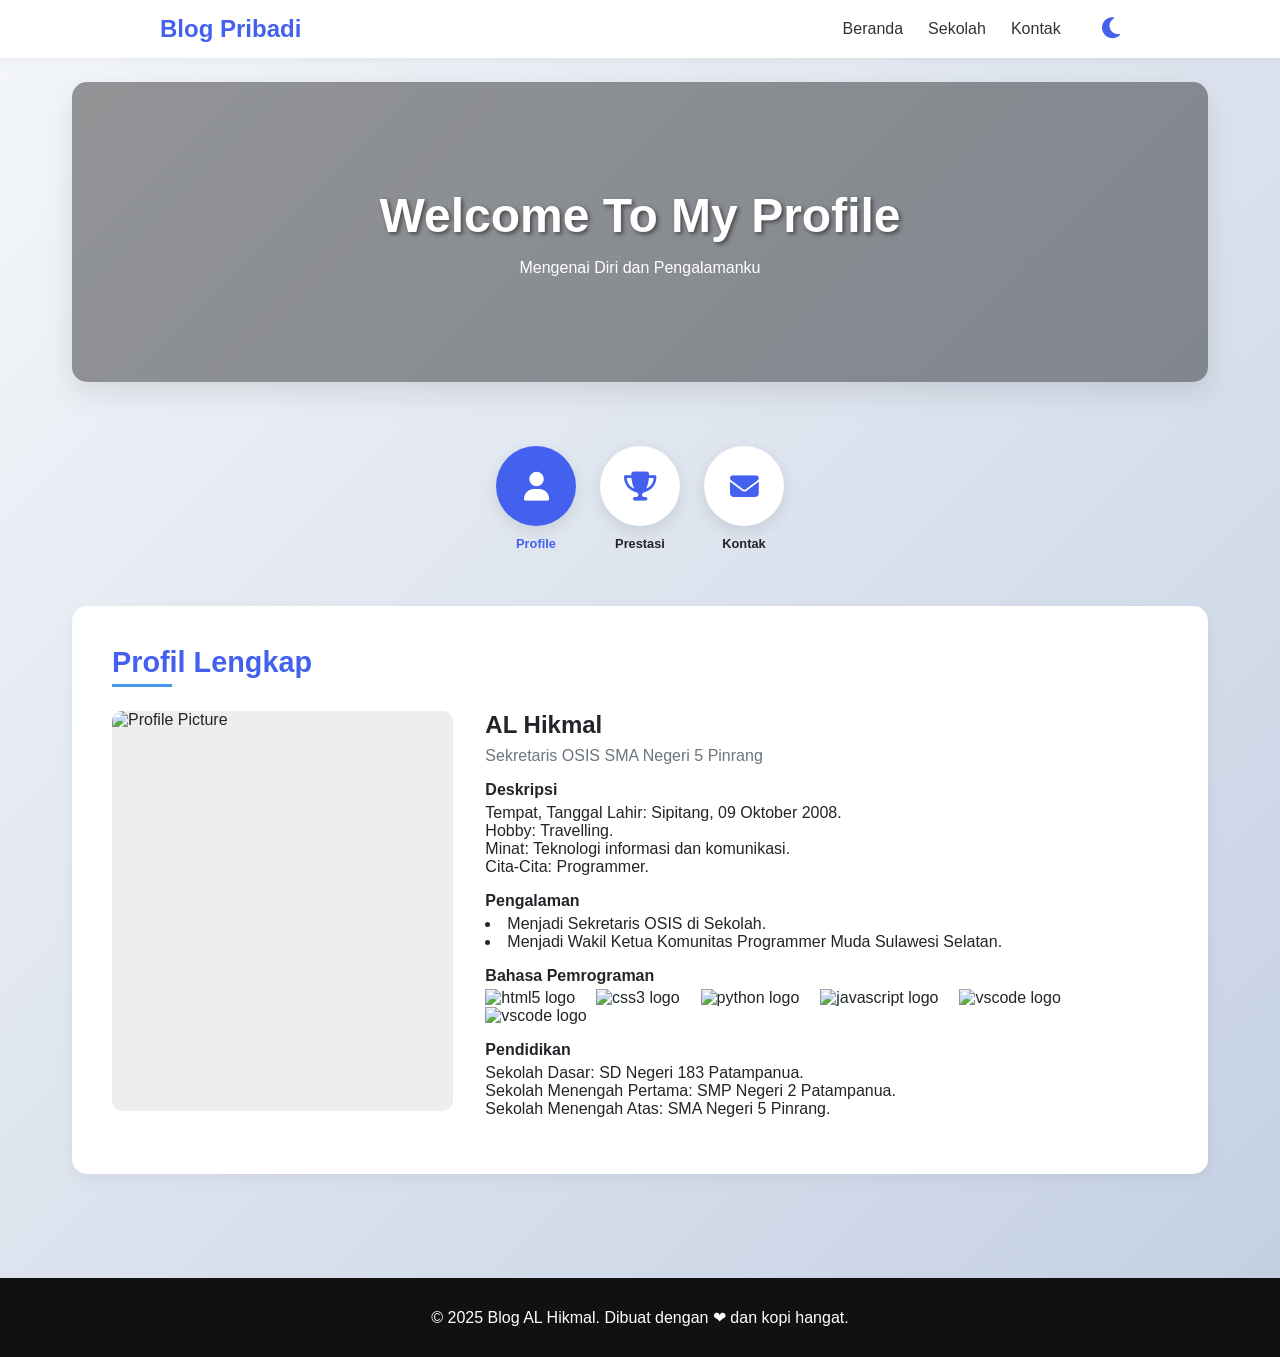
==== index.html @ ee6d2763 "Add files via upload" ====
<!DOCTYPE html>
<html lang="en">
  <head>
    <meta charset="UTF-8" />
    <meta name="viewport" content="width=device-width, initial-scale=1.0" />
    <title>MyBlog | About Me</title>
    <link
      rel="stylesheet"
      href="https://cdnjs.cloudflare.com/ajax/libs/font-awesome/6.4.0/css/all.min.css"
    />
    <link rel="stylesheet" href="styles.css" />
  </head>

  <body>
    <header>
      <!--Navbar-->
      <nav class="navbar">
        <div class="nav-container">
          <h2 class="logo">Blog Pribadi</h2>

          <!-- Tombol Hamburger untuk Mobile -->
          <input type="checkbox" id="menu-toggle" />
          <label for="menu-toggle" class="hamburger">&#9776;</label>

          <!-- Link Navigasi -->
          <ul class="nav-links" style="margin-left: 500px">
            <li><a href="index.html">Beranda</a></li>
            <li><a href="https://web-sekolah-murex.vercel.app/">Sekolah</a></li>
            <li>
              <a href="https://linktr.ee/al_hikmal" target="_blank">Kontak</a>
            </li>
          </ul>

          <!-- Dark Mode Toggle Button -->
          <button
            id="dark-mode-toggle"
            aria-label="Toggle Dark Mode"
            title="Toggle Dark Mode"
            style="
              background: none;
              border: none;
              cursor: pointer;
              font-size: 1.5rem;
              color: var(--primary);
            "
          >
            <i class="fas fa-moon"></i>
          </button>
        </div>
      </nav>
    </header>

    <div class="container">
      <section class="hero">
        <div class="hero-content">
          <h1>Welcome To My Profile</h1>
          <p>Mengenai Diri dan Pengalamanku</p>
        </div>
      </section>

      <nav class="bubble-nav">
        <div class="bubble active" data-target="profile">
          <i class="fas fa-user"></i>
          <span class="bubble-label">Profile</span>
        </div>
        <div class="bubble" data-target="achievements">
          <i class="fas fa-trophy"></i>
          <span class="bubble-label">Prestasi</span>
        </div>
        <div class="bubble" data-target="contact">
          <i class="fas fa-envelope"></i>
          <span class="bubble-label">Kontak</span>
        </div>
      </nav>

      <!-- Profile Section -->
      <section id="profile" class="content-section active">
        <h2 class="section-title">Profil Lengkap</h2>
        <div class="profile-grid">
          <div class="profile-pic">
            <img src="image1.JPG" alt="Profile Picture" />
          </div>
          <div class="profile-info">
            <h2>AL Hikmal</h2>
            <p>Sekretaris OSIS SMA Negeri 5 Pinrang</p>

            <div class="info-item">
              <h3>Deskripsi</h3>
              <p>
                Tempat, Tanggal Lahir: Sipitang, 09 Oktober 2008. <br />
                Hobby: Travelling. <br />
                Minat: Teknologi informasi dan komunikasi. <br />
                Cita-Cita: Programmer. <br />
              </p>
            </div>

            <div class="info-item">
              <h3>Pengalaman</h3>
              <li>
                Menjadi Sekretaris OSIS di Sekolah.
              </li>
              <li>
                Menjadi Wakil Ketua Komunitas Programmer Muda Sulawesi Selatan.
              </li>
            </div>

            <div class="info-item">
              <h3>Bahasa Pemrograman</h3>
              <div align="left">
                <img
                  src="https://cdn.jsdelivr.net/gh/devicons/devicon/icons/html5/html5-original.svg"
                  height="40"
                  alt="html5 logo"
                />
                <img width="12" />
                <img
                  src="https://cdn.jsdelivr.net/gh/devicons/devicon/icons/css3/css3-original.svg"
                  height="40"
                  alt="css3 logo"
                />
                <img width="12" />
                <img
                  src="https://cdn.jsdelivr.net/gh/devicons/devicon/icons/python/python-original.svg"
                  height="40"
                  alt="python logo"
                />
                <img width="12" />
                <img
                  src="https://cdn.jsdelivr.net/gh/devicons/devicon/icons/javascript/javascript-original.svg"
                  height="40"
                  alt="javascript logo"
                />
                <img width="12" />
                <img
                  src="https://cdn.jsdelivr.net/gh/devicons/devicon/icons/php/php-original.svg"
                  height="40"
                  alt="vscode logo"
                />
                <img width="12" />
                <img
                  src="https://cdn.jsdelivr.net/gh/devicons/devicon/icons/mysql/mysql-original.svg"
                  height="40"
                  alt="vscode logo"
                />
              </div>
            </div>

            <div class="info-item">
              <h3>Pendidikan</h3>
              <p>
                Sekolah Dasar: SD Negeri 183 Patampanua. <br />
                Sekolah Menengah Pertama: SMP Negeri 2 Patampanua. <br />
                Sekolah Menengah Atas: SMA Negeri 5 Pinrang.
              </p>
            </div>
          </div>
        </div>
      </section>

      <!-- Achievements Section -->
      <section id="achievements" class="content-section">
        <h2 class="section-title">Prestasi</h2>
        <ul class="achievement-list">
          <li class="achievement-item">
            <h3>Menjadi Sekretaris OSIS di SMAN 5 Pinrang Periode 2024/2025</h3>
            <p>
              Menjadi Sekretaris OSIS memiliki peran penting dalam kelancaran
              administrasi organisasi. Tugas utamanya adalah mencatat hasil
              rapat, menyusun dan mengarsipkan dokumen seperti proposal, surat,
              dan laporan kegiatan. Selain itu, sekretaris juga membantu ketua
              OSIS dalam mengatur jadwal, menyampaikan informasi, dan memastikan
              semua kegiatan berjalan sesuai rencana. Dibutuhkan ketelitian,
              tanggung jawab, dan kemampuan mengelola waktu dengan baik.
            </p>
          </li>
          <li class="achievement-item">
            <h3>
              Menjadi Wakil Ketua Komunitas Programmer Muda Sulawesi Selatan
            </h3>
            <p>
              <a href="http://instagram.com/kpm.sulsel_official" target="_blank"
                >Komunitas Programmer Muda Sulawesi Selatan</a
              >
              adalah suatu komunitas yang dibuat karena banyaknya anak muda dari
              berbagai sudut Sulawesi Selatan yang menguasai bahasa pemrograman.
              Dari yang hanya sekedar hobi hingga menciptakan berbagai karya
              yang bermanfaat. KPM-S menjadi wadah untuk programmer-programmer
              se-Sulawesi Selatan untuk terus belajar, berbagi ilmu, dan
              mendukung satu sama lain.
            </p>
          </li>
          <li class="achievement-item">
            <h3>
              Mendapatkan Juara 1 Lomba Jurnalistik di Jumbara Kab. Pinrang
              Tahun 2025
            </h3>
            <p>
              Jumbara PMR adalah untuk meningkatkan keterampilan, pengetahuan,
              dan jiwa kerelawanan anggota PMR. Tentu, sekaligus ajang untuk
              mempererat solidaritas antar anggota PMR. Sebab, kegiatan ini
              merupakan bentuk pembinaan anggota PMR untuk mengembangkan
              kapasitas, keterampilan, dan sikap positif. Juara 1 Lomba
              Jurnalistik didapatkan oleh peserta AL Hikmal, Heri Saputra, dan
              Andini dari
              <a href="http://instagram.com/" target="_blank"
                >PMR Wira Unit SMAN 5 Pinrang</a
              >.
            </p>
          </li>
          <li class="achievement-item">
            <h3>
              Mendapatkan Medali Perunggu di Kompetisi Pelajar Jenius Indonesia
            </h3>
            <p>
              Kompetisi Pelajar Jenius Indonesia (KPJI) merupakan olimpiade
              online yang diadakan oleh
              <a href="http://instagram.com/ligaolimpiade" target="_blank"
                >Liga Olimpiade</a
              >
              pada hari Minggu, 16 Februari 2025, saya mendapatkan medali
              perunggu di bidang matematika.
            </p>
          </li>
          <li class="achievement-item">
            <h3>
              Mendapatkan Medali Perak di Nusantara Best Student Kompetition
            </h3>
            <p>
              Nusantara Best Student Kompetition (NBSK) merupakan olimpiade
              online yang diadakan oleh
              <a href="http://instagram.com/smartstudent.ind" target="_blank"
                >Smart Student</a
              >
              &
              <a href="http://instagram.com/ligaolimpiade" target="_blank"
                >Liga Olimpiade</a
              >
              pada hari Sabtu, 1 Maret 2025, saya mendapatkan medali perunggu di
              bidang matematika.
            </p>
          </li>
        </ul>
      </section>

      <!-- Contact Section -->
      <section id="contact" class="content-section">
        <h2 class="section-title">Kontak</h2>
        <div class="contact-info">
          <div class="contact-card">
            <i class="fas fa-envelope"></i>
            <h3>Email</h3>
            <p>alhikmal5250@email.com</p>
          </div>
          <div class="contact-card">
            <i class="fas fa-globe"></i>
            <h3>Website</h3>
            <a href="https://linktr.ee/al_hikmal" target="_blank"
              >linktr.ee/al_hikmal</a
            >
          </div>
          <div class="contact-card">
            <i class="fas fa-map-marker-alt"></i>
            <h3>Location</h3>
            <p>Pinrang, Sulawesi Selatan</p>
          </div>
        </div>
      </section>
    </div>

    <footer>
      <p>&copy; 2025 Blog AL Hikmal. Dibuat dengan ❤ dan kopi hangat.</p>
    </footer>

    <script src="script.js"></script>
  </body>
</html>
---- styles.css ----
/* Base Styles */
:root {
  --primary: #4361ee;
  --secondary: #3f37c9;
  --accent: #4895ef;
  --light: #f8f9fa;
  --dark: #212529;
  --gray: #6c757d;
}

* {
  margin: 0;
  padding: 0;
  box-sizing: border-box;
  font-family: "Poppins", sans-serif;
}

body {
  background: linear-gradient(135deg, #f5f7fa 0%, #c3cfe2 100%);
  color: var(--dark);
  min-height: 100vh;
}

.container {
  max-width: 1200px;
  margin: 0 auto;
  padding: 2rem;
}

.navbar {
  position: fixed;
  top: 0;
  width: 100%;
  background-color: white;
  box-shadow: 0 2px 10px rgba(0, 0, 0, 0.05);
  z-index: 1000;
}

.nav-container {
  max-width: 1000px;
  margin: auto;
  display: flex;
  justify-content: space-between;
  align-items: center;
  padding: 15px 20px;
  position: relative;
}

.logo {
  font-size: 1.5rem;
  font-weight: 600;
  color: #4361ee;
}

/* Hide checkbox menu toggle */
#menu-toggle {
  display: none;
}

/* Hamburger menu icon (mobile) */
.hamburger {
  display: none;
  font-size: 28px;
  cursor: pointer;
  user-select: none;
}

/* Navigation links */
.nav-links {
  list-style: none;
  display: flex;
  gap: 25px;
}

.nav-links li a {
  text-decoration: none;
  color: #333;
  font-weight: 500;
  transition: color 0.3s;
}

.nav-links li a:hover {
  color: #4361ee;
}

/* Responsive menu behavior */
@media (max-width: 768px) {
  .hamburger {
    display: block;
  }

  .nav-links {
    position: absolute;
    top: 60px;
    right: 20px;
    background-color: white;
    flex-direction: column;
    gap: 15px;
    padding: 20px;
    border-radius: 10px;
    box-shadow: 0 10px 20px rgba(0, 0, 0, 0.1);
    display: none;
  }

  #menu-toggle:checked + .hamburger + .nav-links {
    display: flex;
  }
}

/* Header with Aesthetic Background */
.hero {
    background: url('image2.jpeg') no-repeat center center;
    background-size: cover;
    width: 100%;
    height: 300px;
    border-radius: 15px;
    position: relative;
    margin-top: 50px;
    margin-bottom: 4rem;
    display: flex;
    align-items: center;
    justify-content: center;
    box-shadow: 0 10px 30px rgba(0, 0, 0, 0.1);
}

.hero::before {
    content: '';
    position: absolute;
    top: 0;
    left: 0;
    width: 100%;
    height: 100%;
    background: rgba(0, 0, 0, 0.4);
    border-radius: 15px;
}

.hero-content {
    position: relative;
    z-index: 1;
    text-align: center;
    color: white;
}

.hero h1 {
    font-size: 3rem;
    font-weight: 700;
    margin-bottom: 1rem;
    text-shadow: 2px 2px 4px rgba(0, 0, 0, 0.5);
}

/* Bubble Navigation */
.bubble-nav {
  display: flex;
  justify-content: center;
  gap: 1.5rem;
  margin: 2rem 0 5rem;
  flex-wrap: wrap;
}

.bubble {
  width: 80px;
  height: 80px;
  border-radius: 50%;
  background: white;
  display: flex;
  align-items: center;
  justify-content: center;
  box-shadow: 0 5px 15px rgba(0, 0, 0, 0.1);
  cursor: pointer;
  transition: all 0.3s ease;
  position: relative;
}

.bubble:hover {
  transform: translateY(-10px);
  box-shadow: 0 15px 30px rgba(0, 0, 0, 0.2);
}

.bubble i {
  font-size: 1.8rem;
  color: var(--primary);
}

.bubble.active {
  background: var(--primary);
}

.bubble.active i {
  color: white;
}

.bubble-label {
  position: absolute;
  bottom: -25px;
  font-size: 0.8rem;
  font-weight: 600;
  color: var(--dark);
  white-space: nowrap;
}

.bubble.active .bubble-label {
  color: var(--primary);
  font-weight: 700;
}

/* Content Sections */
.content-section {
  background: white;
  border-radius: 15px;
  padding: 2.5rem;
  margin-bottom: 2rem;
  box-shadow: 0 5px 15px rgba(0, 0, 0, 0.05);
  display: none;
}

.content-section.active {
  display: block;
  animation: fadeIn 0.5s ease;
}

@keyframes fadeIn {
  from {
    opacity: 0;
    transform: translateY(20px);
  }

  to {
    opacity: 1;
    transform: translateY(0);
  }
}

.section-title {
  font-size: 1.8rem;
  margin-bottom: 1.5rem;
  color: var(--primary);
  position: relative;
  padding-bottom: 0.5rem;
}

.section-title::after {
  content: "";
  position: absolute;
  bottom: 0;
  left: 0;
  width: 60px;
  height: 3px;
  background: var(--accent);
}

/* Profile Section */
.profile-grid {
  display: grid;
  grid-template-columns: 1fr 2fr;
  gap: 2rem;
}

.profile-pic {
  width: 100%;
  height: 400px;
  border-radius: 10px;
  background: #eee;
  display: flex;
  align-items: center;
  justify-content: center;
  overflow: hidden;
}

.profile-pic img {
  width: 100%;
  height: 100%;
  object-fit: cover;
}

.profile-info h2 {
  font-size: 1.5rem;
  margin-bottom: 0.5rem;
}

.profile-info p {
  color: var(--gray);
  margin-bottom: 1rem;
}

.info-item {
  margin-bottom: 1rem;
}

.info-item h3 {
  font-size: 1rem;
  margin-bottom: 0.3rem;
}

.info-item p {
  color: var(--dark);
}

/* Achievements Section */
.achievement-list {
  list-style: none;
}

.achievement-item {
  padding: 1.5rem;
  border-left: 3px solid var(--accent);
  margin-bottom: 1.5rem;
  background: #f8f9fa;
  border-radius: 0 8px 8px 0;
}

.achievement-item h3 {
  font-size: 1.2rem;
  margin-bottom: 0.5rem;
  color: var(--secondary);
}

.achievement-item p {
  color: var(--gray);
}

/* Contact Section */
.contact-info {
  display: grid;
  grid-template-columns: repeat(auto-fit, minmax(250px, 1fr));
  gap: 1.5rem;
}

.contact-card {
  background: #f8f9fa;
  padding: 1.5rem;
  border-radius: 8px;
  text-align: center;
  transition: all 0.3s ease;
}

.contact-card:hover {
  transform: translateY(-5px);
  box-shadow: 0 10px 20px rgba(0, 0, 0, 0.1);
}

.contact-card i {
  font-size: 2rem;
  color: var(--primary);
  margin-bottom: 1rem;
}

.contact-card h3 {
  margin-bottom: 0.5rem;
}

.contact-card p,
.contact-card a {
  color: var(--gray);
  text-decoration: none;
}

.contact-card a:hover {
  color: var(--primary);
  text-decoration: underline;
}

/* Responsive */
@media (max-width: 768px) {
  .hero h1 {
    font-size: 2rem;
  }

  .bubble {
    width: 60px;
    height: 60px;
  }

  .bubble i {
    font-size: 1.5rem;
  }

  .profile-grid {
    grid-template-columns: 1fr;
  }

  .profile-pic {
    height: 800px;
  }
}

footer {
  text-align: center;
  padding: 30px 10px;
  background-color: #111;
  color: white;
  margin-top: 40px;
}

/* Dark Mode Styles */
body.dark-mode {
  background: #121212;
  color: #e0e0e0;
}

body.dark-mode .navbar {
  background-color: #1f1f1f;
  box-shadow: 0 2px 10px rgba(255, 255, 255, 0.1);
}

body.dark-mode .logo {
  color: #82aaff;
}

body.dark-mode .nav-links li a {
  color: #e0e0e0;
}

body.dark-mode .nav-links li a:hover {
  color: #82aaff;
}

body.dark-mode .hero {
  background: url("image2.jpeg") no-repeat center center;
  background-size: cover;
  filter: brightness(0.7);
}

body.dark-mode .bubble {
  background: #2c2c2c;
  box-shadow: 0 5px 15px rgba(255, 255, 255, 0.1);
}

body.dark-mode .bubble.active {
  background: #82aaff;
}

body.dark-mode .bubble.active i {
  color: #121212;
}

body.dark-mode .bubble i {
  color: #82aaff;
}

body.dark-mode .content-section {
  background: #1f1f1f;
  box-shadow: 0 5px 15px rgba(255, 255, 255, 0.05);
  color: #e0e0e0;
}

body.dark-mode .section-title {
  color: #82aaff;
}

body.dark-mode .section-title::after {
  background: #4c6ef5;
}

body.dark-mode .profile-pic {
  background: #333;
}

body.dark-mode .info-item p,
body.dark-mode .achievement-item p,
body.dark-mode .contact-card p,
body.dark-mode .contact-card a {
  color: #cfcfcf;
}

body.dark-mode .achievement-item {
  background: #2c2c2c;
  border-left-color: #4c6ef5;
}

body.dark-mode .contact-card {
  background: #2c2c2c;
}

body.dark-mode .contact-card:hover {
  box-shadow: 0 10px 20px rgba(130, 170, 255, 0.3);
  transform: translateY(-5px);
}

/* Hover Effects */
.profile-pic img:hover {
  transform: scale(1.05);
  transition: transform 0.3s ease;
  cursor: pointer;
}

.achievement-item:hover {
  background: #e0e0e0;
  transition: background 0.3s ease;
  cursor: pointer;
}

.achievement-item a {
  text-decoration: none;
  color: #333;
}

.achievement-item a:hover {
  background: #e0e0e0;
  transition: background 0.3s ease;
  cursor: pointer;
}
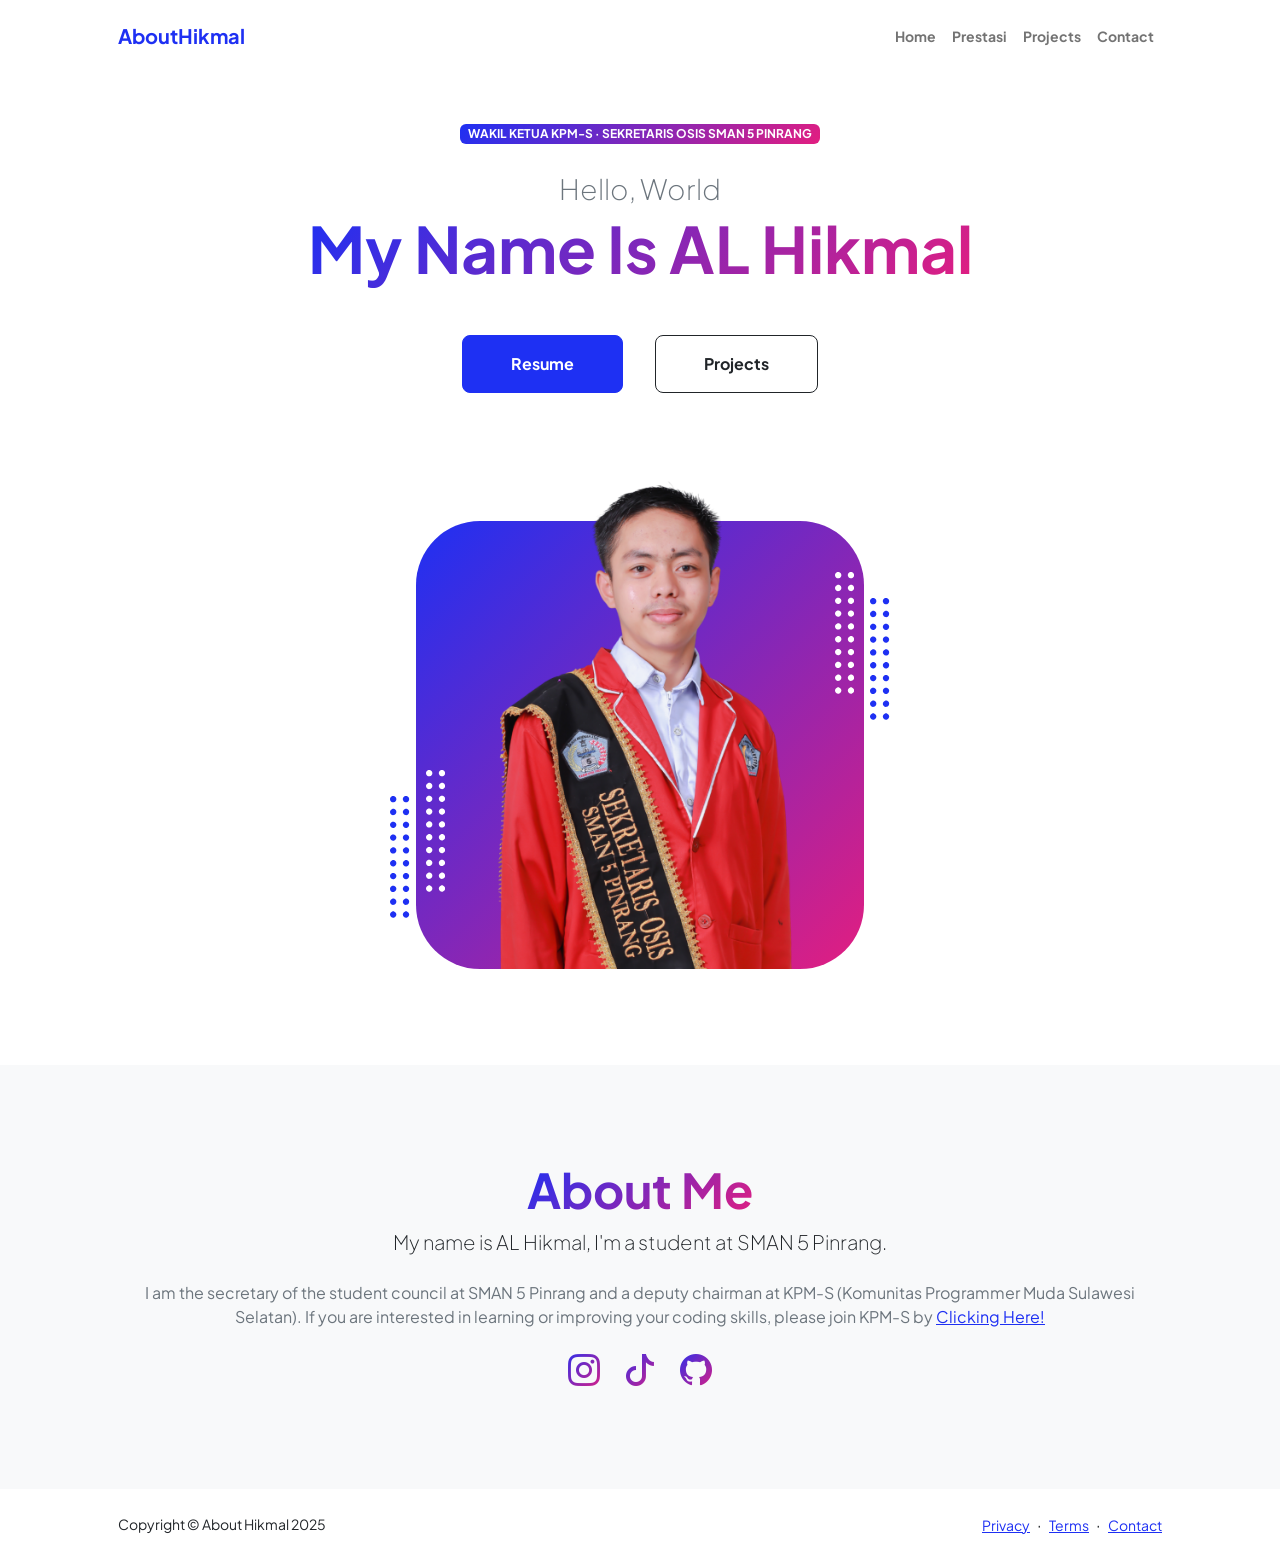
==== commit 3ef71c7e: "Add files via upload" ====
--- a/index.html
+++ b/index.html
@@ -1,276 +1,218 @@
-<!DOCTYPE html>
-<html lang="en">
-  <head>
-    <meta charset="UTF-8" />
-    <meta name="viewport" content="width=device-width, initial-scale=1.0" />
-    <title>MyBlog | About Me</title>
-    <link
-      rel="stylesheet"
-      href="https://cdnjs.cloudflare.com/ajax/libs/font-awesome/6.4.0/css/all.min.css"
-    />
-    <link rel="stylesheet" href="styles.css" />
-  </head>
-
-  <body>
-    <header>
-      <!--Navbar-->
-      <nav class="navbar">
-        <div class="nav-container">
-          <h2 class="logo">Blog Pribadi</h2>
-
-          <!-- Tombol Hamburger untuk Mobile -->
-          <input type="checkbox" id="menu-toggle" />
-          <label for="menu-toggle" class="hamburger">&#9776;</label>
-
-          <!-- Link Navigasi -->
-          <ul class="nav-links" style="margin-left: 500px">
-            <li><a href="index.html">Beranda</a></li>
-            <li><a href="https://web-sekolah-murex.vercel.app/">Sekolah</a></li>
-            <li>
-              <a href="https://linktr.ee/al_hikmal" target="_blank">Kontak</a>
-            </li>
-          </ul>
-
-          <!-- Dark Mode Toggle Button -->
-          <button
-            id="dark-mode-toggle"
-            aria-label="Toggle Dark Mode"
-            title="Toggle Dark Mode"
-            style="
-              background: none;
-              border: none;
-              cursor: pointer;
-              font-size: 1.5rem;
-              color: var(--primary);
-            "
-          >
-            <i class="fas fa-moon"></i>
-          </button>
-        </div>
-      </nav>
-    </header>
-
-    <div class="container">
-      <section class="hero">
-        <div class="hero-content">
-          <h1>Welcome To My Profile</h1>
-          <p>Mengenai Diri dan Pengalamanku</p>
-        </div>
-      </section>
-
-      <nav class="bubble-nav">
-        <div class="bubble active" data-target="profile">
-          <i class="fas fa-user"></i>
-          <span class="bubble-label">Profile</span>
-        </div>
-        <div class="bubble" data-target="achievements">
-          <i class="fas fa-trophy"></i>
-          <span class="bubble-label">Prestasi</span>
-        </div>
-        <div class="bubble" data-target="contact">
-          <i class="fas fa-envelope"></i>
-          <span class="bubble-label">Kontak</span>
-        </div>
-      </nav>
-
-      <!-- Profile Section -->
-      <section id="profile" class="content-section active">
-        <h2 class="section-title">Profil Lengkap</h2>
-        <div class="profile-grid">
-          <div class="profile-pic">
-            <img src="image1.JPG" alt="Profile Picture" />
-          </div>
-          <div class="profile-info">
-            <h2>AL Hikmal</h2>
-            <p>Sekretaris OSIS SMA Negeri 5 Pinrang</p>
-
-            <div class="info-item">
-              <h3>Deskripsi</h3>
-              <p>
-                Tempat, Tanggal Lahir: Sipitang, 09 Oktober 2008. <br />
-                Hobby: Travelling. <br />
-                Minat: Teknologi informasi dan komunikasi. <br />
-                Cita-Cita: Programmer. <br />
-              </p>
-            </div>
-
-            <div class="info-item">
-              <h3>Pengalaman</h3>
-              <li>
-                Menjadi Sekretaris OSIS di Sekolah.
-              </li>
-              <li>
-                Menjadi Wakil Ketua Komunitas Programmer Muda Sulawesi Selatan.
-              </li>
-            </div>
-
-            <div class="info-item">
-              <h3>Bahasa Pemrograman</h3>
-              <div align="left">
-                <img
-                  src="https://cdn.jsdelivr.net/gh/devicons/devicon/icons/html5/html5-original.svg"
-                  height="40"
-                  alt="html5 logo"
-                />
-                <img width="12" />
-                <img
-                  src="https://cdn.jsdelivr.net/gh/devicons/devicon/icons/css3/css3-original.svg"
-                  height="40"
-                  alt="css3 logo"
-                />
-                <img width="12" />
-                <img
-                  src="https://cdn.jsdelivr.net/gh/devicons/devicon/icons/python/python-original.svg"
-                  height="40"
-                  alt="python logo"
-                />
-                <img width="12" />
-                <img
-                  src="https://cdn.jsdelivr.net/gh/devicons/devicon/icons/javascript/javascript-original.svg"
-                  height="40"
-                  alt="javascript logo"
-                />
-                <img width="12" />
-                <img
-                  src="https://cdn.jsdelivr.net/gh/devicons/devicon/icons/php/php-original.svg"
-                  height="40"
-                  alt="vscode logo"
-                />
-                <img width="12" />
-                <img
-                  src="https://cdn.jsdelivr.net/gh/devicons/devicon/icons/mysql/mysql-original.svg"
-                  height="40"
-                  alt="vscode logo"
-                />
-              </div>
-            </div>
-
-            <div class="info-item">
-              <h3>Pendidikan</h3>
-              <p>
-                Sekolah Dasar: SD Negeri 183 Patampanua. <br />
-                Sekolah Menengah Pertama: SMP Negeri 2 Patampanua. <br />
-                Sekolah Menengah Atas: SMA Negeri 5 Pinrang.
-              </p>
-            </div>
-          </div>
-        </div>
-      </section>
-
-      <!-- Achievements Section -->
-      <section id="achievements" class="content-section">
-        <h2 class="section-title">Prestasi</h2>
-        <ul class="achievement-list">
-          <li class="achievement-item">
-            <h3>Menjadi Sekretaris OSIS di SMAN 5 Pinrang Periode 2024/2025</h3>
-            <p>
-              Menjadi Sekretaris OSIS memiliki peran penting dalam kelancaran
-              administrasi organisasi. Tugas utamanya adalah mencatat hasil
-              rapat, menyusun dan mengarsipkan dokumen seperti proposal, surat,
-              dan laporan kegiatan. Selain itu, sekretaris juga membantu ketua
-              OSIS dalam mengatur jadwal, menyampaikan informasi, dan memastikan
-              semua kegiatan berjalan sesuai rencana. Dibutuhkan ketelitian,
-              tanggung jawab, dan kemampuan mengelola waktu dengan baik.
-            </p>
-          </li>
-          <li class="achievement-item">
-            <h3>
-              Menjadi Wakil Ketua Komunitas Programmer Muda Sulawesi Selatan
-            </h3>
-            <p>
-              <a href="http://instagram.com/kpm.sulsel_official" target="_blank"
-                >Komunitas Programmer Muda Sulawesi Selatan</a
-              >
-              adalah suatu komunitas yang dibuat karena banyaknya anak muda dari
-              berbagai sudut Sulawesi Selatan yang menguasai bahasa pemrograman.
-              Dari yang hanya sekedar hobi hingga menciptakan berbagai karya
-              yang bermanfaat. KPM-S menjadi wadah untuk programmer-programmer
-              se-Sulawesi Selatan untuk terus belajar, berbagi ilmu, dan
-              mendukung satu sama lain.
-            </p>
-          </li>
-          <li class="achievement-item">
-            <h3>
-              Mendapatkan Juara 1 Lomba Jurnalistik di Jumbara Kab. Pinrang
-              Tahun 2025
-            </h3>
-            <p>
-              Jumbara PMR adalah untuk meningkatkan keterampilan, pengetahuan,
-              dan jiwa kerelawanan anggota PMR. Tentu, sekaligus ajang untuk
-              mempererat solidaritas antar anggota PMR. Sebab, kegiatan ini
-              merupakan bentuk pembinaan anggota PMR untuk mengembangkan
-              kapasitas, keterampilan, dan sikap positif. Juara 1 Lomba
-              Jurnalistik didapatkan oleh peserta AL Hikmal, Heri Saputra, dan
-              Andini dari
-              <a href="http://instagram.com/" target="_blank"
-                >PMR Wira Unit SMAN 5 Pinrang</a
-              >.
-            </p>
-          </li>
-          <li class="achievement-item">
-            <h3>
-              Mendapatkan Medali Perunggu di Kompetisi Pelajar Jenius Indonesia
-            </h3>
-            <p>
-              Kompetisi Pelajar Jenius Indonesia (KPJI) merupakan olimpiade
-              online yang diadakan oleh
-              <a href="http://instagram.com/ligaolimpiade" target="_blank"
-                >Liga Olimpiade</a
-              >
-              pada hari Minggu, 16 Februari 2025, saya mendapatkan medali
-              perunggu di bidang matematika.
-            </p>
-          </li>
-          <li class="achievement-item">
-            <h3>
-              Mendapatkan Medali Perak di Nusantara Best Student Kompetition
-            </h3>
-            <p>
-              Nusantara Best Student Kompetition (NBSK) merupakan olimpiade
-              online yang diadakan oleh
-              <a href="http://instagram.com/smartstudent.ind" target="_blank"
-                >Smart Student</a
-              >
-              &
-              <a href="http://instagram.com/ligaolimpiade" target="_blank"
-                >Liga Olimpiade</a
-              >
-              pada hari Sabtu, 1 Maret 2025, saya mendapatkan medali perunggu di
-              bidang matematika.
-            </p>
-          </li>
-        </ul>
-      </section>
-
-      <!-- Contact Section -->
-      <section id="contact" class="content-section">
-        <h2 class="section-title">Kontak</h2>
-        <div class="contact-info">
-          <div class="contact-card">
-            <i class="fas fa-envelope"></i>
-            <h3>Email</h3>
-            <p>alhikmal5250@email.com</p>
-          </div>
-          <div class="contact-card">
-            <i class="fas fa-globe"></i>
-            <h3>Website</h3>
-            <a href="https://linktr.ee/al_hikmal" target="_blank"
-              >linktr.ee/al_hikmal</a
-            >
-          </div>
-          <div class="contact-card">
-            <i class="fas fa-map-marker-alt"></i>
-            <h3>Location</h3>
-            <p>Pinrang, Sulawesi Selatan</p>
-          </div>
-        </div>
-      </section>
-    </div>
-
-    <footer>
-      <p>&copy; 2025 Blog AL Hikmal. Dibuat dengan ❤ dan kopi hangat.</p>
-    </footer>
-
-    <script src="script.js"></script>
-  </body>
-</html>
+<!DOCTYPE html>
+<html lang="en">
+    <head>
+        <meta charset="utf-8" />
+        <meta name="viewport" content="width=device-width, initial-scale=1, shrink-to-fit=no" />
+        <meta name="description" content="" />
+        <meta name="author" content="" />
+        <title>Personal - Start Bootstrap Theme</title>
+        <!-- Favicon-->
+        <link rel="icon" type="image/x-icon" href="assets/favicon.ico" />
+        <!-- Custom Google font-->
+        <link rel="preconnect" href="https://fonts.googleapis.com" />
+        <link rel="preconnect" href="https://fonts.gstatic.com" crossorigin />
+        <link href="https://fonts.googleapis.com/css2?family=Plus+Jakarta+Sans:wght@100;200;300;400;500;600;700;800;900&amp;display=swap" rel="stylesheet" />
+        <!-- Bootstrap icons-->
+        <link href="https://cdn.jsdelivr.net/npm/bootstrap-icons@1.8.1/font/bootstrap-icons.css" rel="stylesheet" />
+        <!-- Core theme CSS (includes Bootstrap)-->
+        <link href="css/styles.css" rel="stylesheet" />
+    </head>
+    <body class="d-flex flex-column h-100">
+        <main class="flex-shrink-0">
+            <!-- Navigation-->
+            <nav class="navbar navbar-expand-lg navbar-light bg-white py-3">
+                <div class="container px-5">
+                    <a class="navbar-brand" href="index.html"><span class="fw-bolder text-primary">AboutHikmal</span></a>
+                    <button class="navbar-toggler" type="button" data-bs-toggle="collapse" data-bs-target="#navbarSupportedContent" aria-controls="navbarSupportedContent" aria-expanded="false" aria-label="Toggle navigation"><span class="navbar-toggler-icon"></span></button>
+                    <div class="collapse navbar-collapse" id="navbarSupportedContent">
+                        <ul class="navbar-nav ms-auto mb-2 mb-lg-0 small fw-bolder">
+                            <li class="nav-item"><a class="nav-link" href="index.html">Home</a></li>
+                            <li class="nav-item"><a class="nav-link" href="resume.html">Prestasi</a></li>
+                            <li class="nav-item"><a class="nav-link" href="#">Projects</a></li>
+                            <li class="nav-item"><a class="nav-link" href="https://linktr.ee/al_hikmal">Contact</a></li>
+                        </ul>
+                    </div>
+                </div>
+            </nav>
+            <!-- Header-->
+            <header class="py-5">
+                <div class="container px-5 pb-5">
+                    <div class="row gx-5 align-items-center">
+                        <div class="col-xxl-5">
+                            <!-- Header text content-->
+                            <div class="text-center text-xxl-start">
+                                <div class="badge bg-gradient-primary-to-secondary text-white mb-4"><div class="text-uppercase">Wakil Ketua KPM-S &middot; Sekretaris Osis SMAN 5 Pinrang</div></div>
+                                <div class="fs-3 fw-light text-muted">Hello, World</div>
+                                <h1 class="display-3 fw-bolder mb-5"><span class="text-gradient d-inline">My Name Is AL Hikmal</span></h1>
+                                <div class="d-grid gap-3 d-sm-flex justify-content-sm-center justify-content-xxl-start mb-3">
+                                    <a class="btn btn-primary btn-lg px-5 py-3 me-sm-3 fs-6 fw-bolder" href="resume.html">Resume</a>
+                                    <a class="btn btn-outline-dark btn-lg px-5 py-3 fs-6 fw-bolder" href="#">Projects</a>
+                                </div>
+                            </div>
+                        </div>
+                        <div class="col-xxl-7">
+                            <!-- Header profile picture-->
+                            <div class="d-flex justify-content-center mt-5 mt-xxl-0">
+                                <div class="profile bg-gradient-primary-to-secondary">
+                                    <!-- TIP: For best results, use a photo with a transparent background like the demo example below-->
+                                    <!-- Watch a tutorial on how to do this on YouTube (link)-->
+                                    <img class="profile-img" src="assets/profile2.png" alt="..." />
+                                    <div class="dots-1">
+                                        <!-- SVG Dots-->
+                                        <svg version="1.1" xmlns="http://www.w3.org/2000/svg" xmlns:xlink="http://www.w3.org/1999/xlink" x="0px" y="0px" viewBox="0 0 191.6 1215.4" style="enable-background: new 0 0 191.6 1215.4" xml:space="preserve">
+                                            <g transform="translate(0.000000,1280.000000) scale(0.100000,-0.100000)">
+                                                <path d="M227.7,12788.6c-105-35-200-141-222-248c-43-206,163-412,369-369c155,32,275,190,260,339c-11,105-90,213-190,262        C383.7,12801.6,289.7,12808.6,227.7,12788.6z"></path>
+                                                <path d="M1507.7,12788.6c-151-50-253-216-222-362c25-119,136-230,254-255c194-41,395,142,375,339c-11,105-90,213-190,262        C1663.7,12801.6,1569.7,12808.6,1507.7,12788.6z"></path>
+                                                <path d="M227.7,11508.6c-105-35-200-141-222-248c-43-206,163-412,369-369c155,32,275,190,260,339c-11,105-90,213-190,262        C383.7,11521.6,289.7,11528.6,227.7,11508.6z"></path>
+                                                <path d="M1507.7,11508.6c-151-50-253-216-222-362c25-119,136-230,254-255c194-41,395,142,375,339c-11,105-90,213-190,262        C1663.7,11521.6,1569.7,11528.6,1507.7,11508.6z"></path>
+                                                <path d="M227.7,10228.6c-105-35-200-141-222-248c-43-206,163-412,369-369c155,32,275,190,260,339c-11,105-90,213-190,262        C383.7,10241.6,289.7,10248.6,227.7,10228.6z"></path>
+                                                <path d="M1507.7,10228.6c-105-35-200-141-222-248c-43-206,163-412,369-369c155,32,275,190,260,339c-11,105-90,213-190,262        C1663.7,10241.6,1569.7,10248.6,1507.7,10228.6z"></path>
+                                                <path d="M227.7,8948.6c-105-35-200-141-222-248c-43-206,163-412,369-369c155,32,275,190,260,339c-11,105-90,213-190,262        C383.7,8961.6,289.7,8968.6,227.7,8948.6z"></path>
+                                                <path d="M1507.7,8948.6c-105-35-200-141-222-248c-43-206,163-412,369-369c155,32,275,190,260,339c-11,105-90,213-190,262        C1663.7,8961.6,1569.7,8968.6,1507.7,8948.6z"></path>
+                                                <path d="M227.7,7668.6c-105-35-200-141-222-248c-43-206,163-412,369-369c155,32,275,190,260,339c-11,105-90,213-190,262        C383.7,7681.6,289.7,7688.6,227.7,7668.6z"></path>
+                                                <path d="M1507.7,7668.6c-105-35-200-141-222-248c-43-206,163-412,369-369c155,32,275,190,260,339c-11,105-90,213-190,262        C1663.7,7681.6,1569.7,7688.6,1507.7,7668.6z"></path>
+                                                <path d="M227.7,6388.6c-105-35-200-141-222-248c-43-206,163-412,369-369c155,32,275,190,260,339c-11,105-90,213-190,262        C383.7,6401.6,289.7,6408.6,227.7,6388.6z"></path>
+                                                <path d="M1507.7,6388.6c-105-35-200-141-222-248c-43-206,163-412,369-369c155,32,275,190,260,339c-11,105-90,213-190,262        C1663.7,6401.6,1569.7,6408.6,1507.7,6388.6z"></path>
+                                                <path d="M227.7,5108.6c-105-35-200-141-222-248c-43-206,163-412,369-369c155,32,275,190,260,339c-11,105-90,213-190,262        C383.7,5121.6,289.7,5128.6,227.7,5108.6z"></path>
+                                                <path d="M1507.7,5108.6c-105-35-200-141-222-248c-43-206,163-412,369-369c155,32,275,190,260,339c-11,105-90,213-190,262        C1663.7,5121.6,1569.7,5128.6,1507.7,5108.6z"></path>
+                                                <path d="M227.7,3828.6c-105-35-200-141-222-248c-43-206,163-412,369-369c155,32,275,190,260,339c-11,105-90,213-190,262        C383.7,3841.6,289.7,3848.6,227.7,3828.6z"></path>
+                                                <path d="M1507.7,3828.6c-105-35-200-141-222-248c-43-206,163-412,369-369c155,32,275,190,260,339c-11,105-90,213-190,262        C1663.7,3841.6,1569.7,3848.6,1507.7,3828.6z"></path>
+                                                <path d="M227.7,2548.6c-105-35-200-141-222-248c-43-206,163-412,369-369c155,32,275,190,260,339c-11,105-90,213-190,262        C383.7,2561.6,289.7,2568.6,227.7,2548.6z"></path>
+                                                <path d="M1507.7,2548.6c-105-35-200-141-222-248c-43-206,163-412,369-369c155,32,275,190,260,339c-11,105-90,213-190,262        C1663.7,2561.6,1569.7,2568.6,1507.7,2548.6z"></path>
+                                                <path d="M227.7,1268.6c-105-35-200-141-222-248c-43-206,163-412,369-369c155,32,275,190,260,339c-11,105-90,213-190,262        C383.7,1281.6,289.7,1288.6,227.7,1268.6z"></path>
+                                                <path d="M1507.7,1268.6c-105-35-200-141-222-248c-43-206,163-412,369-369c155,32,275,190,260,339c-11,105-90,213-190,262        C1663.7,1281.6,1569.7,1288.6,1507.7,1268.6z"></path>
+                                            </g>
+                                        </svg>
+                                        <!-- END of SVG dots-->
+                                    </div>
+                                    <div class="dots-2">
+                                        <!-- SVG Dots-->
+                                        <svg version="1.1" xmlns="http://www.w3.org/2000/svg" xmlns:xlink="http://www.w3.org/1999/xlink" x="0px" y="0px" viewBox="0 0 191.6 1215.4" style="enable-background: new 0 0 191.6 1215.4" xml:space="preserve">
+                                            <g transform="translate(0.000000,1280.000000) scale(0.100000,-0.100000)">
+                                                <path d="M227.7,12788.6c-105-35-200-141-222-248c-43-206,163-412,369-369c155,32,275,190,260,339c-11,105-90,213-190,262        C383.7,12801.6,289.7,12808.6,227.7,12788.6z"></path>
+                                                <path d="M1507.7,12788.6c-151-50-253-216-222-362c25-119,136-230,254-255c194-41,395,142,375,339c-11,105-90,213-190,262        C1663.7,12801.6,1569.7,12808.6,1507.7,12788.6z"></path>
+                                                <path d="M227.7,11508.6c-105-35-200-141-222-248c-43-206,163-412,369-369c155,32,275,190,260,339c-11,105-90,213-190,262        C383.7,11521.6,289.7,11528.6,227.7,11508.6z"></path>
+                                                <path d="M1507.7,11508.6c-151-50-253-216-222-362c25-119,136-230,254-255c194-41,395,142,375,339c-11,105-90,213-190,262        C1663.7,11521.6,1569.7,11528.6,1507.7,11508.6z"></path>
+                                                <path d="M227.7,10228.6c-105-35-200-141-222-248c-43-206,163-412,369-369c155,32,275,190,260,339c-11,105-90,213-190,262        C383.7,10241.6,289.7,10248.6,227.7,10228.6z"></path>
+                                                <path d="M1507.7,10228.6c-105-35-200-141-222-248c-43-206,163-412,369-369c155,32,275,190,260,339c-11,105-90,213-190,262        C1663.7,10241.6,1569.7,10248.6,1507.7,10228.6z"></path>
+                                                <path d="M227.7,8948.6c-105-35-200-141-222-248c-43-206,163-412,369-369c155,32,275,190,260,339c-11,105-90,213-190,262        C383.7,8961.6,289.7,8968.6,227.7,8948.6z"></path>
+                                                <path d="M1507.7,8948.6c-105-35-200-141-222-248c-43-206,163-412,369-369c155,32,275,190,260,339c-11,105-90,213-190,262        C1663.7,8961.6,1569.7,8968.6,1507.7,8948.6z"></path>
+                                                <path d="M227.7,7668.6c-105-35-200-141-222-248c-43-206,163-412,369-369c155,32,275,190,260,339c-11,105-90,213-190,262        C383.7,7681.6,289.7,7688.6,227.7,7668.6z"></path>
+                                                <path d="M1507.7,7668.6c-105-35-200-141-222-248c-43-206,163-412,369-369c155,32,275,190,260,339c-11,105-90,213-190,262        C1663.7,7681.6,1569.7,7688.6,1507.7,7668.6z"></path>
+                                                <path d="M227.7,6388.6c-105-35-200-141-222-248c-43-206,163-412,369-369c155,32,275,190,260,339c-11,105-90,213-190,262        C383.7,6401.6,289.7,6408.6,227.7,6388.6z"></path>
+                                                <path d="M1507.7,6388.6c-105-35-200-141-222-248c-43-206,163-412,369-369c155,32,275,190,260,339c-11,105-90,213-190,262        C1663.7,6401.6,1569.7,6408.6,1507.7,6388.6z"></path>
+                                                <path d="M227.7,5108.6c-105-35-200-141-222-248c-43-206,163-412,369-369c155,32,275,190,260,339c-11,105-90,213-190,262        C383.7,5121.6,289.7,5128.6,227.7,5108.6z"></path>
+                                                <path d="M1507.7,5108.6c-105-35-200-141-222-248c-43-206,163-412,369-369c155,32,275,190,260,339c-11,105-90,213-190,262        C1663.7,5121.6,1569.7,5128.6,1507.7,5108.6z"></path>
+                                                <path d="M227.7,3828.6c-105-35-200-141-222-248c-43-206,163-412,369-369c155,32,275,190,260,339c-11,105-90,213-190,262        C383.7,3841.6,289.7,3848.6,227.7,3828.6z"></path>
+                                                <path d="M1507.7,3828.6c-105-35-200-141-222-248c-43-206,163-412,369-369c155,32,275,190,260,339c-11,105-90,213-190,262        C1663.7,3841.6,1569.7,3848.6,1507.7,3828.6z"></path>
+                                                <path d="M227.7,2548.6c-105-35-200-141-222-248c-43-206,163-412,369-369c155,32,275,190,260,339c-11,105-90,213-190,262        C383.7,2561.6,289.7,2568.6,227.7,2548.6z"></path>
+                                                <path d="M1507.7,2548.6c-105-35-200-141-222-248c-43-206,163-412,369-369c155,32,275,190,260,339c-11,105-90,213-190,262        C1663.7,2561.6,1569.7,2568.6,1507.7,2548.6z"></path>
+                                                <path d="M227.7,1268.6c-105-35-200-141-222-248c-43-206,163-412,369-369c155,32,275,190,260,339c-11,105-90,213-190,262        C383.7,1281.6,289.7,1288.6,227.7,1268.6z"></path>
+                                                <path d="M1507.7,1268.6c-105-35-200-141-222-248c-43-206,163-412,369-369c155,32,275,190,260,339c-11,105-90,213-190,262        C1663.7,1281.6,1569.7,1288.6,1507.7,1268.6z"></path>
+                                            </g>
+                                        </svg>
+                                        <!-- END of SVG dots-->
+                                    </div>
+                                    <div class="dots-3">
+                                        <!-- SVG Dots-->
+                                        <svg version="1.1" xmlns="http://www.w3.org/2000/svg" xmlns:xlink="http://www.w3.org/1999/xlink" x="0px" y="0px" viewBox="0 0 191.6 1215.4" style="enable-background: new 0 0 191.6 1215.4" xml:space="preserve">
+                                            <g transform="translate(0.000000,1280.000000) scale(0.100000,-0.100000)">
+                                                <path d="M227.7,12788.6c-105-35-200-141-222-248c-43-206,163-412,369-369c155,32,275,190,260,339c-11,105-90,213-190,262        C383.7,12801.6,289.7,12808.6,227.7,12788.6z"></path>
+                                                <path d="M1507.7,12788.6c-151-50-253-216-222-362c25-119,136-230,254-255c194-41,395,142,375,339c-11,105-90,213-190,262        C1663.7,12801.6,1569.7,12808.6,1507.7,12788.6z"></path>
+                                                <path d="M227.7,11508.6c-105-35-200-141-222-248c-43-206,163-412,369-369c155,32,275,190,260,339c-11,105-90,213-190,262        C383.7,11521.6,289.7,11528.6,227.7,11508.6z"></path>
+                                                <path d="M1507.7,11508.6c-151-50-253-216-222-362c25-119,136-230,254-255c194-41,395,142,375,339c-11,105-90,213-190,262        C1663.7,11521.6,1569.7,11528.6,1507.7,11508.6z"></path>
+                                                <path d="M227.7,10228.6c-105-35-200-141-222-248c-43-206,163-412,369-369c155,32,275,190,260,339c-11,105-90,213-190,262        C383.7,10241.6,289.7,10248.6,227.7,10228.6z"></path>
+                                                <path d="M1507.7,10228.6c-105-35-200-141-222-248c-43-206,163-412,369-369c155,32,275,190,260,339c-11,105-90,213-190,262        C1663.7,10241.6,1569.7,10248.6,1507.7,10228.6z"></path>
+                                                <path d="M227.7,8948.6c-105-35-200-141-222-248c-43-206,163-412,369-369c155,32,275,190,260,339c-11,105-90,213-190,262        C383.7,8961.6,289.7,8968.6,227.7,8948.6z"></path>
+                                                <path d="M1507.7,8948.6c-105-35-200-141-222-248c-43-206,163-412,369-369c155,32,275,190,260,339c-11,105-90,213-190,262        C1663.7,8961.6,1569.7,8968.6,1507.7,8948.6z"></path>
+                                                <path d="M227.7,7668.6c-105-35-200-141-222-248c-43-206,163-412,369-369c155,32,275,190,260,339c-11,105-90,213-190,262        C383.7,7681.6,289.7,7688.6,227.7,7668.6z"></path>
+                                                <path d="M1507.7,7668.6c-105-35-200-141-222-248c-43-206,163-412,369-369c155,32,275,190,260,339c-11,105-90,213-190,262        C1663.7,7681.6,1569.7,7688.6,1507.7,7668.6z"></path>
+                                                <path d="M227.7,6388.6c-105-35-200-141-222-248c-43-206,163-412,369-369c155,32,275,190,260,339c-11,105-90,213-190,262        C383.7,6401.6,289.7,6408.6,227.7,6388.6z"></path>
+                                                <path d="M1507.7,6388.6c-105-35-200-141-222-248c-43-206,163-412,369-369c155,32,275,190,260,339c-11,105-90,213-190,262        C1663.7,6401.6,1569.7,6408.6,1507.7,6388.6z"></path>
+                                                <path d="M227.7,5108.6c-105-35-200-141-222-248c-43-206,163-412,369-369c155,32,275,190,260,339c-11,105-90,213-190,262        C383.7,5121.6,289.7,5128.6,227.7,5108.6z"></path>
+                                                <path d="M1507.7,5108.6c-105-35-200-141-222-248c-43-206,163-412,369-369c155,32,275,190,260,339c-11,105-90,213-190,262        C1663.7,5121.6,1569.7,5128.6,1507.7,5108.6z"></path>
+                                                <path d="M227.7,3828.6c-105-35-200-141-222-248c-43-206,163-412,369-369c155,32,275,190,260,339c-11,105-90,213-190,262        C383.7,3841.6,289.7,3848.6,227.7,3828.6z"></path>
+                                                <path d="M1507.7,3828.6c-105-35-200-141-222-248c-43-206,163-412,369-369c155,32,275,190,260,339c-11,105-90,213-190,262        C1663.7,3841.6,1569.7,3848.6,1507.7,3828.6z"></path>
+                                                <path d="M227.7,2548.6c-105-35-200-141-222-248c-43-206,163-412,369-369c155,32,275,190,260,339c-11,105-90,213-190,262        C383.7,2561.6,289.7,2568.6,227.7,2548.6z"></path>
+                                                <path d="M1507.7,2548.6c-105-35-200-141-222-248c-43-206,163-412,369-369c155,32,275,190,260,339c-11,105-90,213-190,262        C1663.7,2561.6,1569.7,2568.6,1507.7,2548.6z"></path>
+                                                <path d="M227.7,1268.6c-105-35-200-141-222-248c-43-206,163-412,369-369c155,32,275,190,260,339c-11,105-90,213-190,262        C383.7,1281.6,289.7,1288.6,227.7,1268.6z"></path>
+                                                <path d="M1507.7,1268.6c-105-35-200-141-222-248c-43-206,163-412,369-369c155,32,275,190,260,339c-11,105-90,213-190,262        C1663.7,1281.6,1569.7,1288.6,1507.7,1268.6z"></path>
+                                            </g>
+                                        </svg>
+                                        <!-- END of SVG dots-->
+                                    </div>
+                                    <div class="dots-4">
+                                        <!-- SVG Dots-->
+                                        <svg version="1.1" xmlns="http://www.w3.org/2000/svg" xmlns:xlink="http://www.w3.org/1999/xlink" x="0px" y="0px" viewBox="0 0 191.6 1215.4" style="enable-background: new 0 0 191.6 1215.4" xml:space="preserve">
+                                            <g transform="translate(0.000000,1280.000000) scale(0.100000,-0.100000)">
+                                                <path d="M227.7,12788.6c-105-35-200-141-222-248c-43-206,163-412,369-369c155,32,275,190,260,339c-11,105-90,213-190,262        C383.7,12801.6,289.7,12808.6,227.7,12788.6z"></path>
+                                                <path d="M1507.7,12788.6c-151-50-253-216-222-362c25-119,136-230,254-255c194-41,395,142,375,339c-11,105-90,213-190,262        C1663.7,12801.6,1569.7,12808.6,1507.7,12788.6z"></path>
+                                                <path d="M227.7,11508.6c-105-35-200-141-222-248c-43-206,163-412,369-369c155,32,275,190,260,339c-11,105-90,213-190,262        C383.7,11521.6,289.7,11528.6,227.7,11508.6z"></path>
+                                                <path d="M1507.7,11508.6c-151-50-253-216-222-362c25-119,136-230,254-255c194-41,395,142,375,339c-11,105-90,213-190,262        C1663.7,11521.6,1569.7,11528.6,1507.7,11508.6z"></path>
+                                                <path d="M227.7,10228.6c-105-35-200-141-222-248c-43-206,163-412,369-369c155,32,275,190,260,339c-11,105-90,213-190,262        C383.7,10241.6,289.7,10248.6,227.7,10228.6z"></path>
+                                                <path d="M1507.7,10228.6c-105-35-200-141-222-248c-43-206,163-412,369-369c155,32,275,190,260,339c-11,105-90,213-190,262        C1663.7,10241.6,1569.7,10248.6,1507.7,10228.6z"></path>
+                                                <path d="M227.7,8948.6c-105-35-200-141-222-248c-43-206,163-412,369-369c155,32,275,190,260,339c-11,105-90,213-190,262        C383.7,8961.6,289.7,8968.6,227.7,8948.6z"></path>
+                                                <path d="M1507.7,8948.6c-105-35-200-141-222-248c-43-206,163-412,369-369c155,32,275,190,260,339c-11,105-90,213-190,262        C1663.7,8961.6,1569.7,8968.6,1507.7,8948.6z"></path>
+                                                <path d="M227.7,7668.6c-105-35-200-141-222-248c-43-206,163-412,369-369c155,32,275,190,260,339c-11,105-90,213-190,262        C383.7,7681.6,289.7,7688.6,227.7,7668.6z"></path>
+                                                <path d="M1507.7,7668.6c-105-35-200-141-222-248c-43-206,163-412,369-369c155,32,275,190,260,339c-11,105-90,213-190,262        C1663.7,7681.6,1569.7,7688.6,1507.7,7668.6z"></path>
+                                                <path d="M227.7,6388.6c-105-35-200-141-222-248c-43-206,163-412,369-369c155,32,275,190,260,339c-11,105-90,213-190,262        C383.7,6401.6,289.7,6408.6,227.7,6388.6z"></path>
+                                                <path d="M1507.7,6388.6c-105-35-200-141-222-248c-43-206,163-412,369-369c155,32,275,190,260,339c-11,105-90,213-190,262        C1663.7,6401.6,1569.7,6408.6,1507.7,6388.6z"></path>
+                                                <path d="M227.7,5108.6c-105-35-200-141-222-248c-43-206,163-412,369-369c155,32,275,190,260,339c-11,105-90,213-190,262        C383.7,5121.6,289.7,5128.6,227.7,5108.6z"></path>
+                                                <path d="M1507.7,5108.6c-105-35-200-141-222-248c-43-206,163-412,369-369c155,32,275,190,260,339c-11,105-90,213-190,262        C1663.7,5121.6,1569.7,5128.6,1507.7,5108.6z"></path>
+                                                <path d="M227.7,3828.6c-105-35-200-141-222-248c-43-206,163-412,369-369c155,32,275,190,260,339c-11,105-90,213-190,262        C383.7,3841.6,289.7,3848.6,227.7,3828.6z"></path>
+                                                <path d="M1507.7,3828.6c-105-35-200-141-222-248c-43-206,163-412,369-369c155,32,275,190,260,339c-11,105-90,213-190,262        C1663.7,3841.6,1569.7,3848.6,1507.7,3828.6z"></path>
+                                                <path d="M227.7,2548.6c-105-35-200-141-222-248c-43-206,163-412,369-369c155,32,275,190,260,339c-11,105-90,213-190,262        C383.7,2561.6,289.7,2568.6,227.7,2548.6z"></path>
+                                                <path d="M1507.7,2548.6c-105-35-200-141-222-248c-43-206,163-412,369-369c155,32,275,190,260,339c-11,105-90,213-190,262        C1663.7,2561.6,1569.7,2568.6,1507.7,2548.6z"></path>
+                                                <path d="M227.7,1268.6c-105-35-200-141-222-248c-43-206,163-412,369-369c155,32,275,190,260,339c-11,105-90,213-190,262        C383.7,1281.6,289.7,1288.6,227.7,1268.6z"></path>
+                                                <path d="M1507.7,1268.6c-105-35-200-141-222-248c-43-206,163-412,369-369c155,32,275,190,260,339c-11,105-90,213-190,262        C1663.7,1281.6,1569.7,1288.6,1507.7,1268.6z"></path>
+                                            </g>
+                                        </svg>
+                                        <!-- END of SVG dots-->
+                                    </div>
+                                </div>
+                            </div>
+                        </div>
+                    </div>
+                </div>
+            </header>
+            <!-- About Section-->
+            <section class="bg-light py-5">
+                <div class="container px-5">
+                    <div class="row gx-5 justify-content-center">
+                        <div class="col-xxl-8">
+                            <div class="text-center my-5">
+                                <h2 class="display-5 fw-bolder"><span class="text-gradient d-inline">About Me</span></h2>
+                                <p class="lead fw-light mb-4">My name is AL Hikmal, I'm a student at SMAN 5 Pinrang.</p>
+                                <p class="text-muted">I am the secretary of the student council at SMAN 5 Pinrang and a deputy chairman at KPM-S (Komunitas Programmer Muda Sulawesi Selatan). If you are interested in learning or improving your coding skills, please join KPM-S by <a href="http://instagram.com/kpm.sulsel_official" target="_blank">Clicking Here!</a></p>
+                                <div class="d-flex justify-content-center fs-2 gap-4">
+                                    <a class="text-gradient" href="https://instagram.com/al_hikml" target="_blank"><i class="bi bi-instagram"></i></a>
+                                    <a class="text-gradient" href="https://tiktok.com/@al_hikmal" target="_blank"><i class="bi bi-tiktok"></i></a>
+                                    <a class="text-gradient" href="https://github.com/al-hikmal" target="_blank"><i class="bi bi-github"></i></a>
+                                </div>
+                            </div>
+                        </div>
+                    </div>
+                </div>
+            </section>
+        </main>
+        <!-- Footer-->
+        <footer class="bg-white py-4 mt-auto">
+            <div class="container px-5">
+                <div class="row align-items-center justify-content-between flex-column flex-sm-row">
+                    <div class="col-auto"><div class="small m-0">Copyright &copy; About Hikmal 2025</div></div>
+                    <div class="col-auto">
+                        <a class="small" href="#!">Privacy</a>
+                        <span class="mx-1">&middot;</span>
+                        <a class="small" href="#!">Terms</a>
+                        <span class="mx-1">&middot;</span>
+                        <a class="small" href="#!">Contact</a>
+                    </div>
+                </div>
+            </div>
+        </footer>
+        <!-- Bootstrap core JS-->
+        <script src="https://cdn.jsdelivr.net/npm/bootstrap@5.2.3/dist/js/bootstrap.bundle.min.js"></script>
+        <!-- Core theme JS-->
+        <script src="js/scripts.js"></script>
+    </body>
+</html>
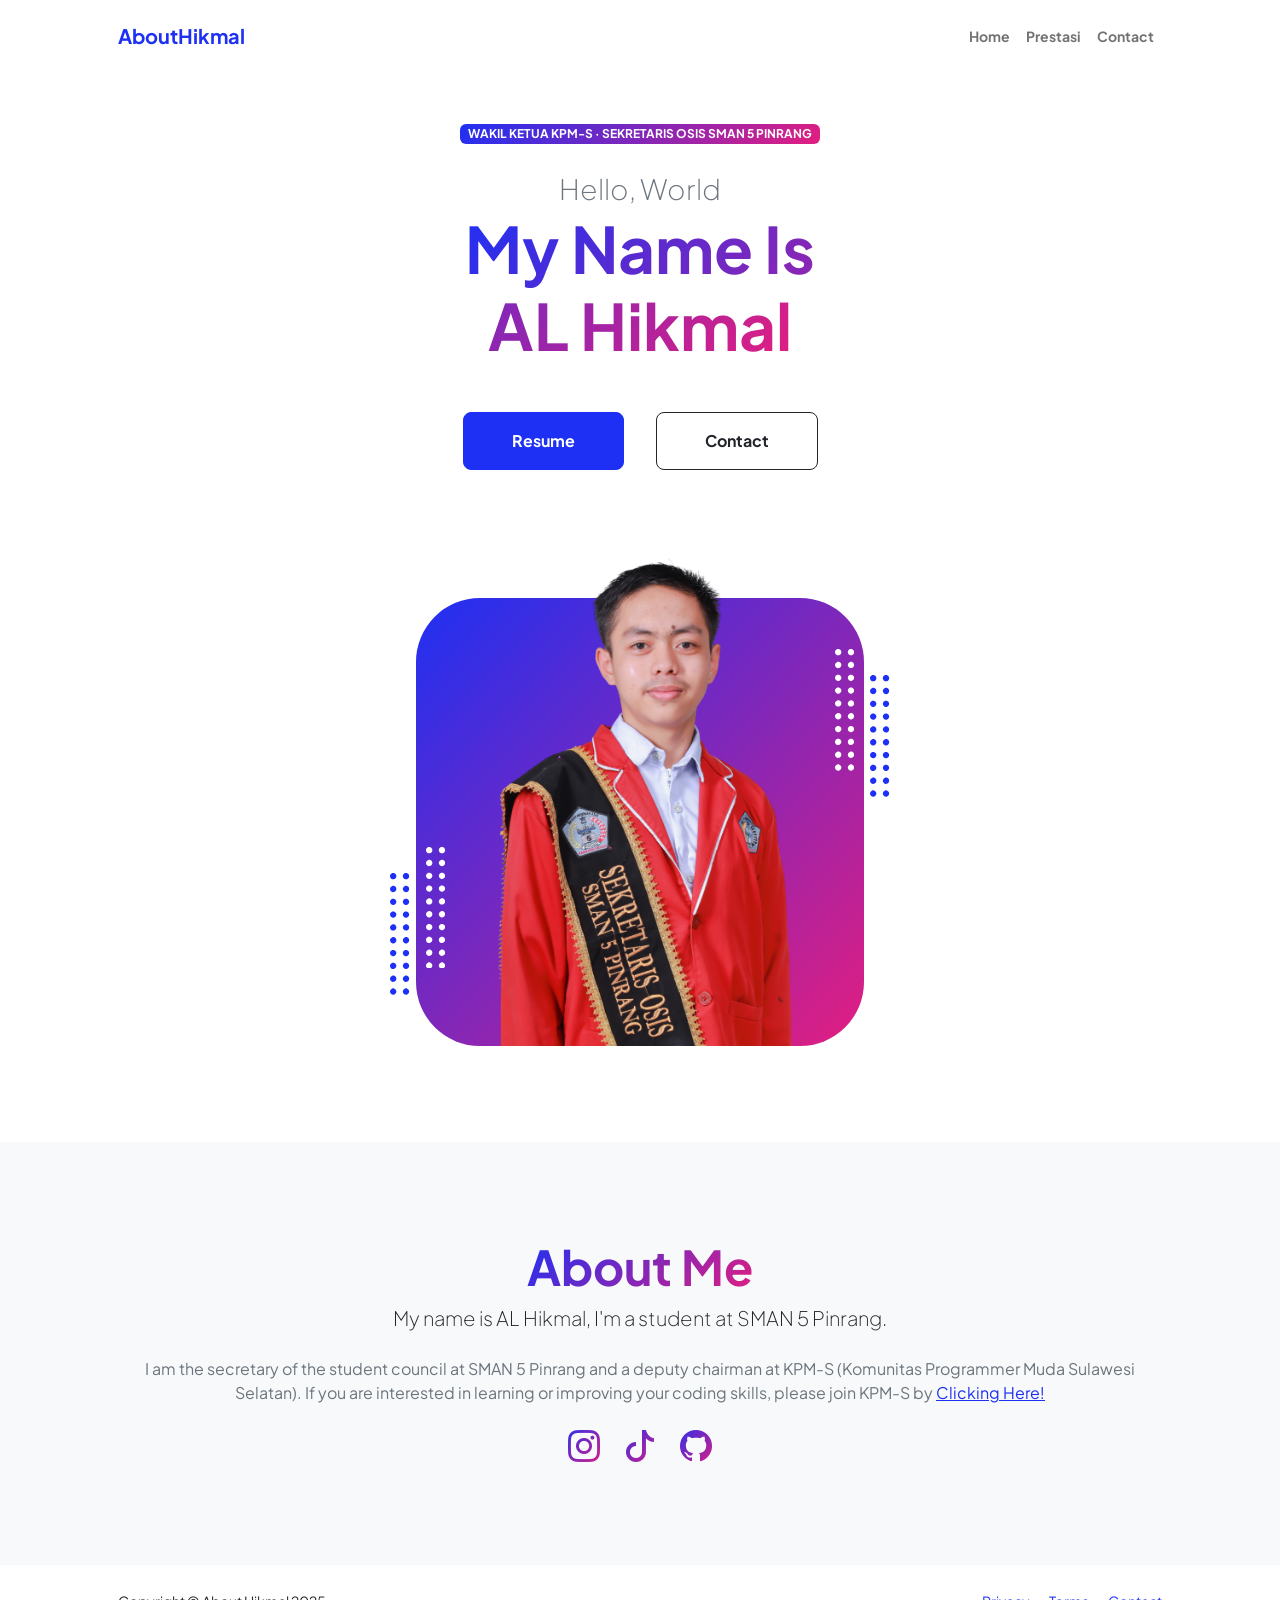
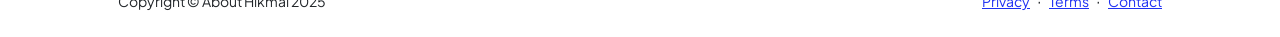
==== commit d5056116: "Add files via upload" ====
--- a/index.html
+++ b/index.html
@@ -5,7 +5,7 @@
         <meta name="viewport" content="width=device-width, initial-scale=1, shrink-to-fit=no" />
         <meta name="description" content="" />
         <meta name="author" content="" />
-        <title>Personal - Start Bootstrap Theme</title>
+        <title>MyBlog - About Me</title>
         <!-- Favicon-->
         <link rel="icon" type="image/x-icon" href="assets/favicon.ico" />
         <!-- Custom Google font-->
@@ -28,7 +28,6 @@
                         <ul class="navbar-nav ms-auto mb-2 mb-lg-0 small fw-bolder">
                             <li class="nav-item"><a class="nav-link" href="index.html">Home</a></li>
                             <li class="nav-item"><a class="nav-link" href="resume.html">Prestasi</a></li>
-                            <li class="nav-item"><a class="nav-link" href="#">Projects</a></li>
                             <li class="nav-item"><a class="nav-link" href="https://linktr.ee/al_hikmal">Contact</a></li>
                         </ul>
                     </div>
@@ -43,10 +42,10 @@
                             <div class="text-center text-xxl-start">
                                 <div class="badge bg-gradient-primary-to-secondary text-white mb-4"><div class="text-uppercase">Wakil Ketua KPM-S &middot; Sekretaris Osis SMAN 5 Pinrang</div></div>
                                 <div class="fs-3 fw-light text-muted">Hello, World</div>
-                                <h1 class="display-3 fw-bolder mb-5"><span class="text-gradient d-inline">My Name Is AL Hikmal</span></h1>
+                                <h1 class="display-3 fw-bolder mb-5"><span class="text-gradient d-inline">My Name Is<br>AL Hikmal</span></h1>
                                 <div class="d-grid gap-3 d-sm-flex justify-content-sm-center justify-content-xxl-start mb-3">
                                     <a class="btn btn-primary btn-lg px-5 py-3 me-sm-3 fs-6 fw-bolder" href="resume.html">Resume</a>
-                                    <a class="btn btn-outline-dark btn-lg px-5 py-3 fs-6 fw-bolder" href="#">Projects</a>
+                                    <a class="btn btn-outline-dark btn-lg px-5 py-3 fs-6 fw-bolder" href="https://linktr.ee/al_hikmal">Contact</a>
                                 </div>
                             </div>
                         </div>
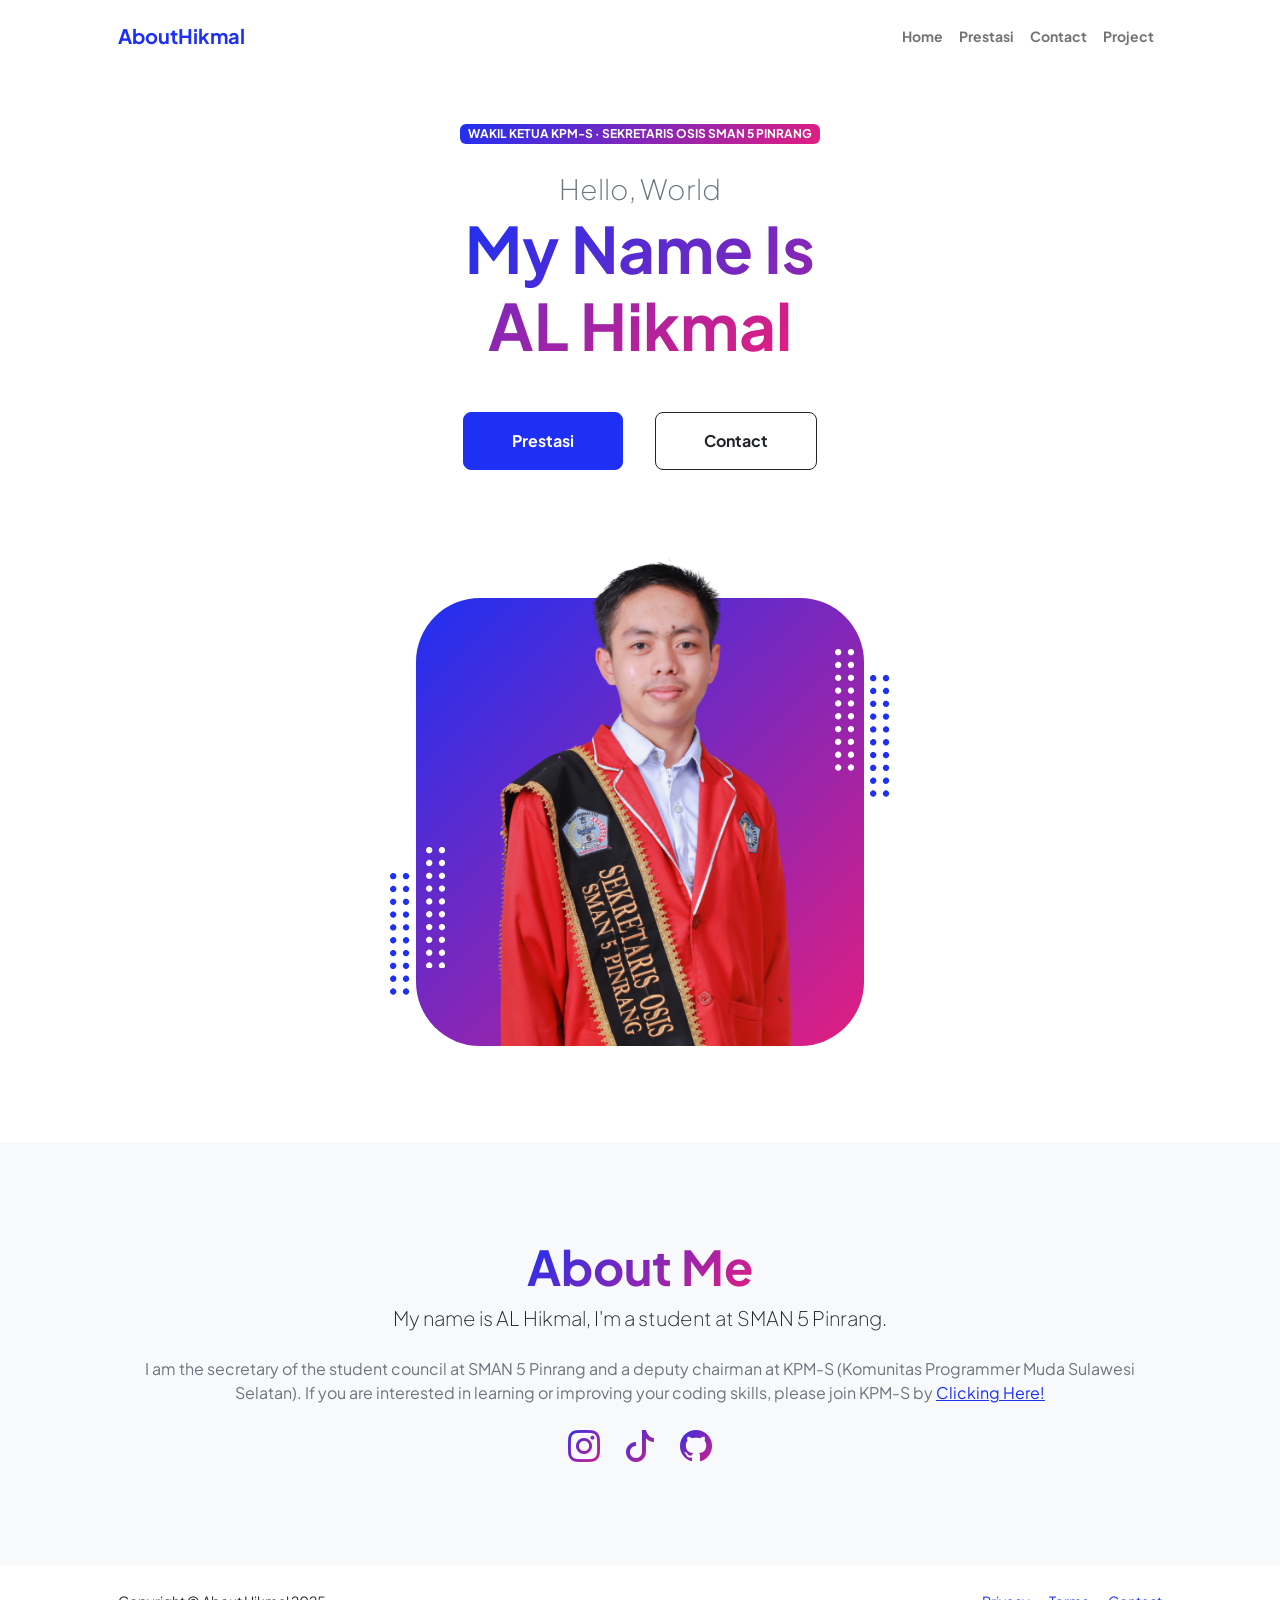
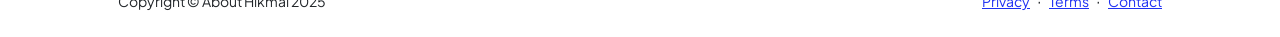
==== commit 3721283f: "Add files via upload" ====
--- a/index.html
+++ b/index.html
@@ -5,7 +5,7 @@
         <meta name="viewport" content="width=device-width, initial-scale=1, shrink-to-fit=no" />
         <meta name="description" content="" />
         <meta name="author" content="" />
-        <title>MyBlog - About Me</title>
+        <title>AboutHikmal - About Me</title>
         <!-- Favicon-->
         <link rel="icon" type="image/x-icon" href="assets/favicon.ico" />
         <!-- Custom Google font-->
@@ -29,6 +29,7 @@
                             <li class="nav-item"><a class="nav-link" href="index.html">Home</a></li>
                             <li class="nav-item"><a class="nav-link" href="resume.html">Prestasi</a></li>
                             <li class="nav-item"><a class="nav-link" href="https://linktr.ee/al_hikmal">Contact</a></li>
+                            <li class="nav-item"><a class="nav-link" href="projects.html">Project</a></li>
                         </ul>
                     </div>
                 </div>
@@ -44,7 +45,7 @@
                                 <div class="fs-3 fw-light text-muted">Hello, World</div>
                                 <h1 class="display-3 fw-bolder mb-5"><span class="text-gradient d-inline">My Name Is<br>AL Hikmal</span></h1>
                                 <div class="d-grid gap-3 d-sm-flex justify-content-sm-center justify-content-xxl-start mb-3">
-                                    <a class="btn btn-primary btn-lg px-5 py-3 me-sm-3 fs-6 fw-bolder" href="resume.html">Resume</a>
+                                    <a class="btn btn-primary btn-lg px-5 py-3 me-sm-3 fs-6 fw-bolder" href="resume.html">Prestasi</a>
                                     <a class="btn btn-outline-dark btn-lg px-5 py-3 fs-6 fw-bolder" href="https://linktr.ee/al_hikmal">Contact</a>
                                 </div>
                             </div>
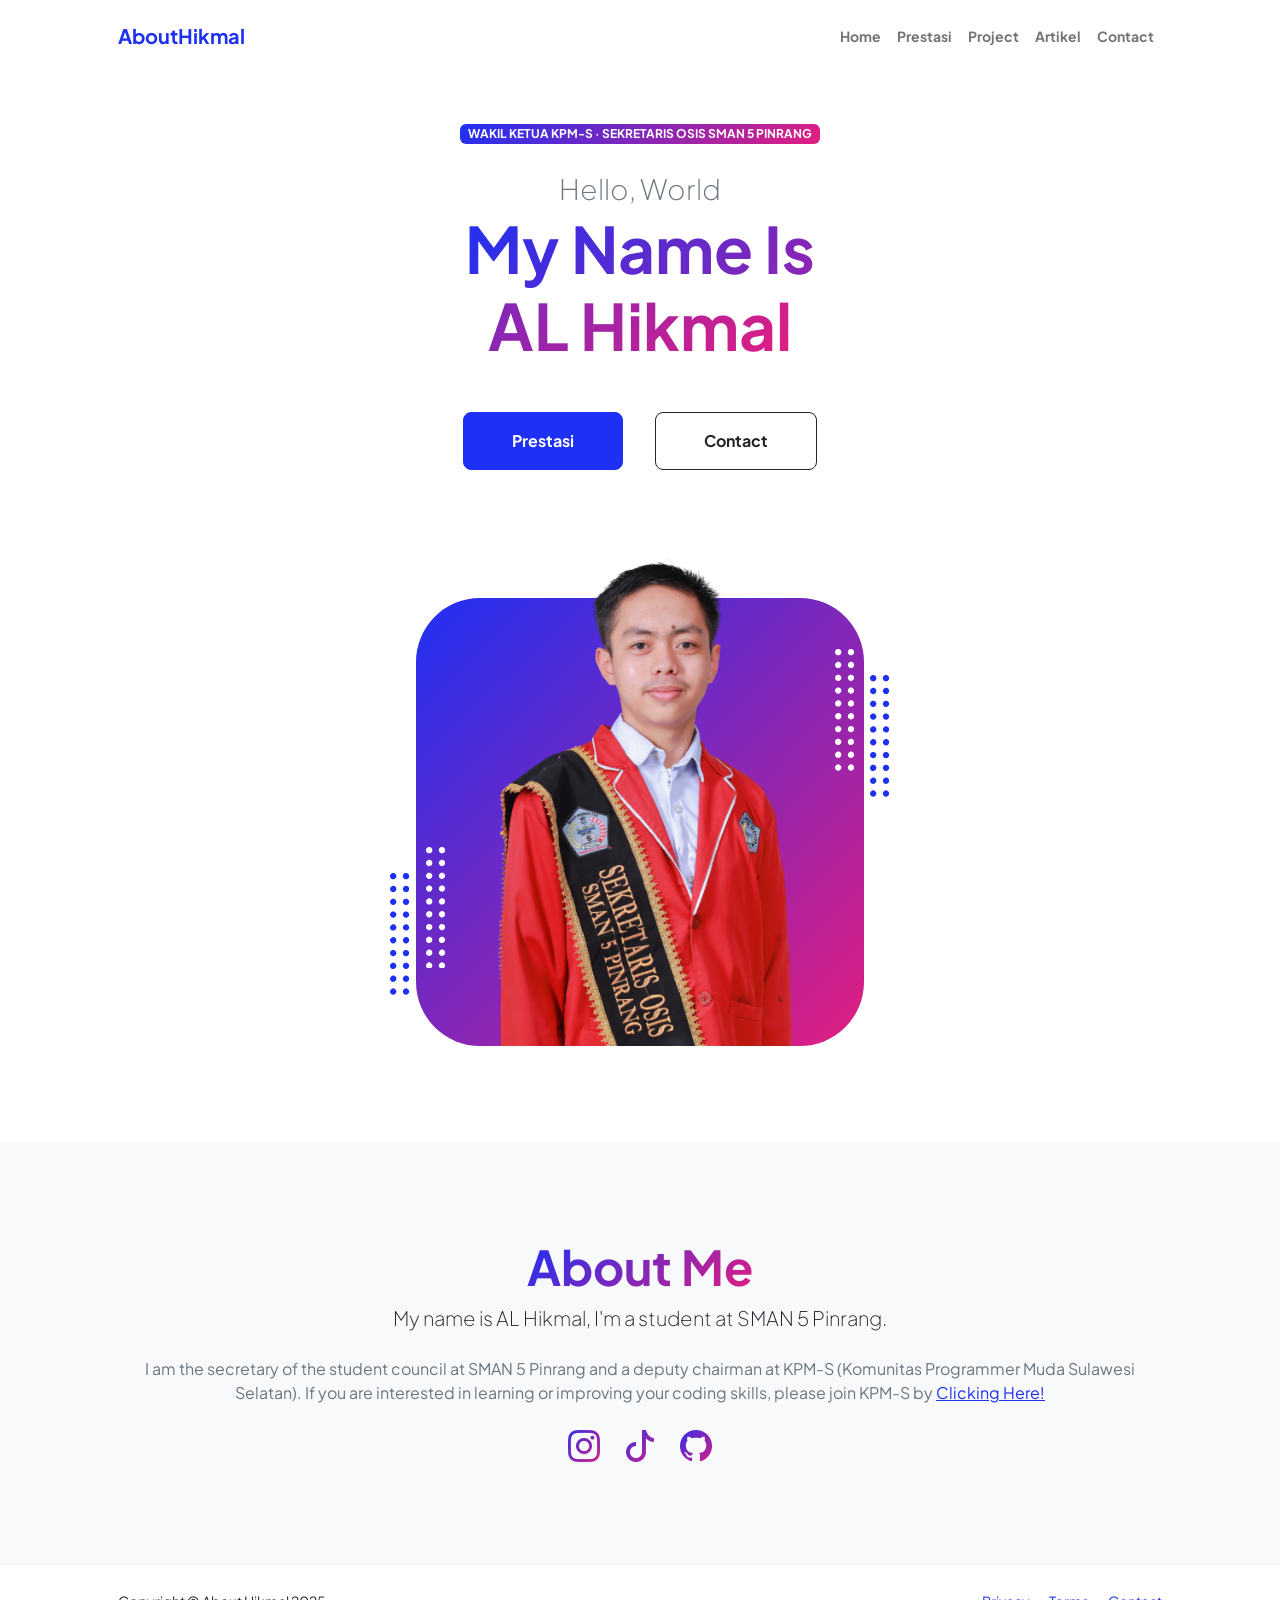
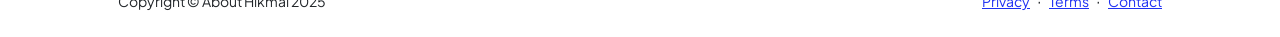
==== commit ff0b56c6: "Update index.html" ====
--- a/index.html
+++ b/index.html
@@ -28,8 +28,9 @@
                         <ul class="navbar-nav ms-auto mb-2 mb-lg-0 small fw-bolder">
                             <li class="nav-item"><a class="nav-link" href="index.html">Home</a></li>
                             <li class="nav-item"><a class="nav-link" href="resume.html">Prestasi</a></li>
+                            <li class="nav-item"><a class="nav-link" href="projects.html">Project</a></li>
+                            <li class="nav-item"><a class="nav-link" href="article.html">Artikel</a></li>
                             <li class="nav-item"><a class="nav-link" href="https://linktr.ee/al_hikmal">Contact</a></li>
-                            <li class="nav-item"><a class="nav-link" href="projects.html">Project</a></li>
                         </ul>
                     </div>
                 </div>
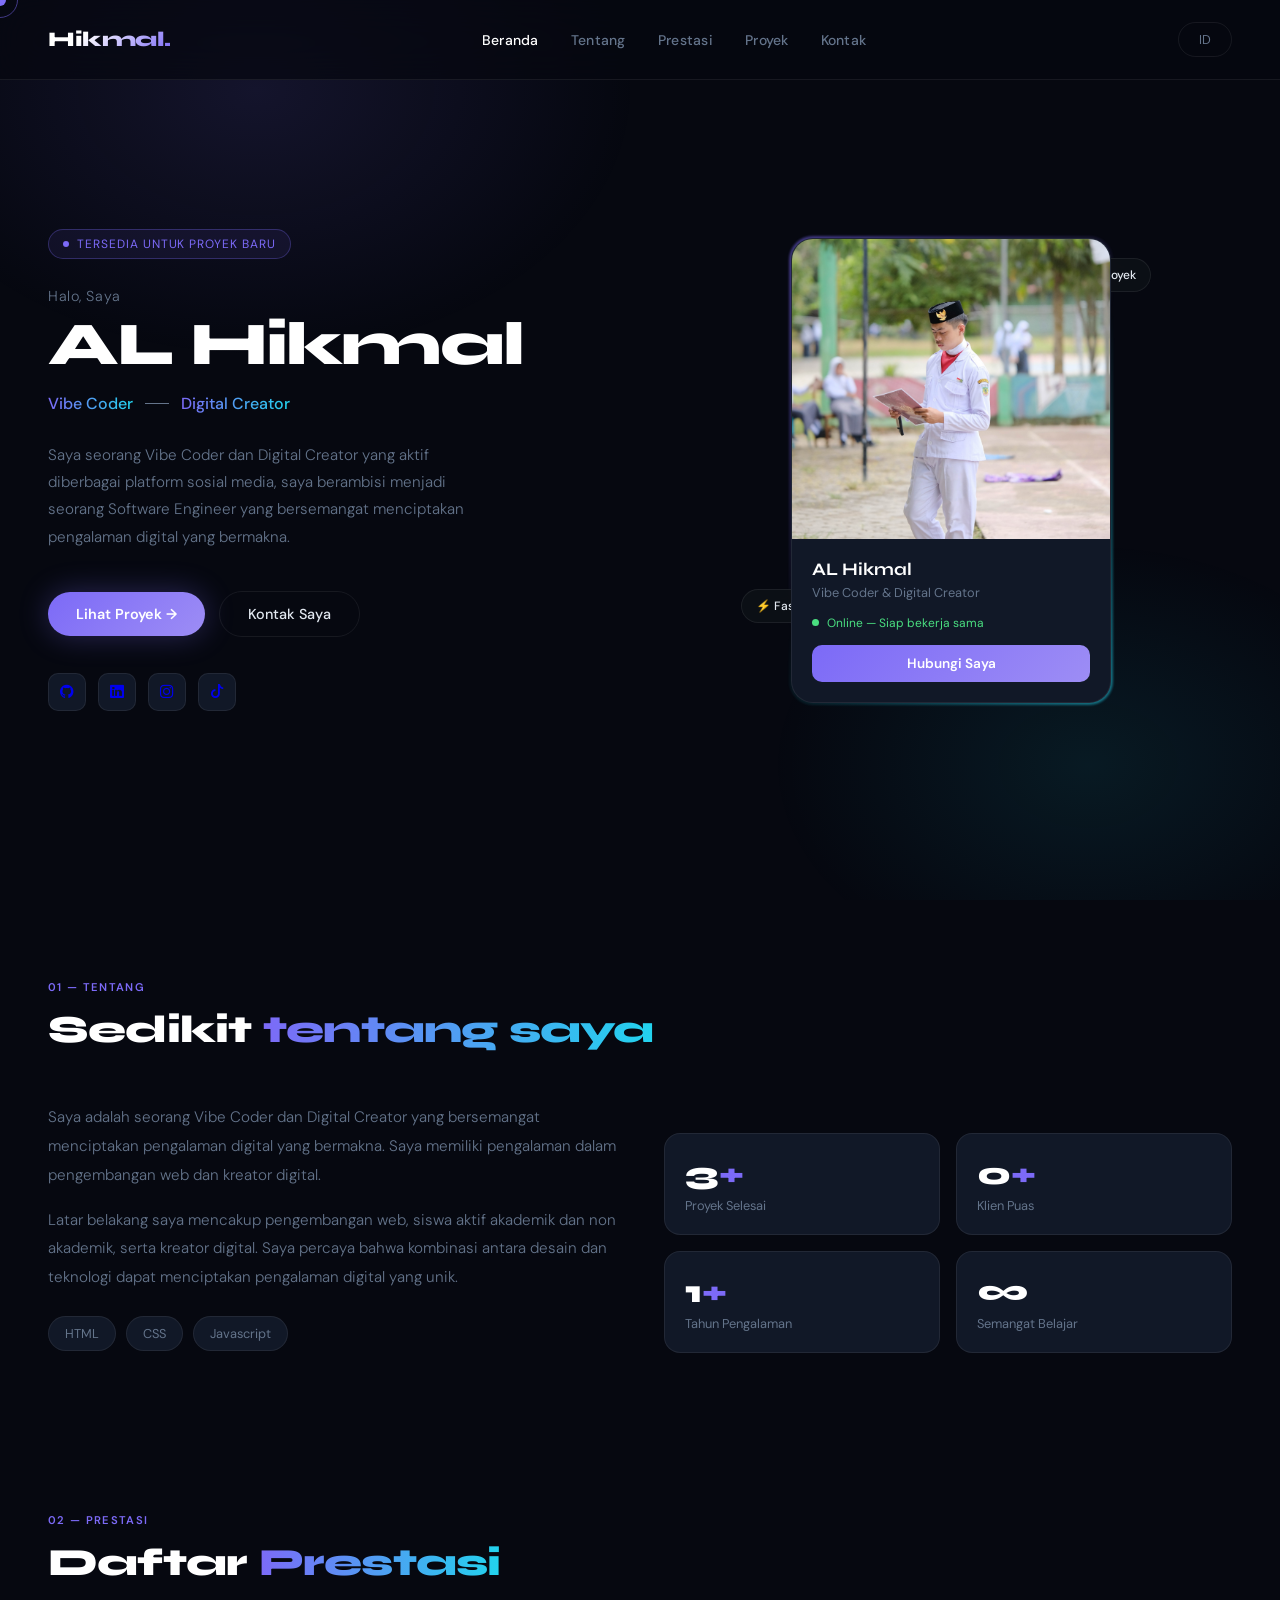
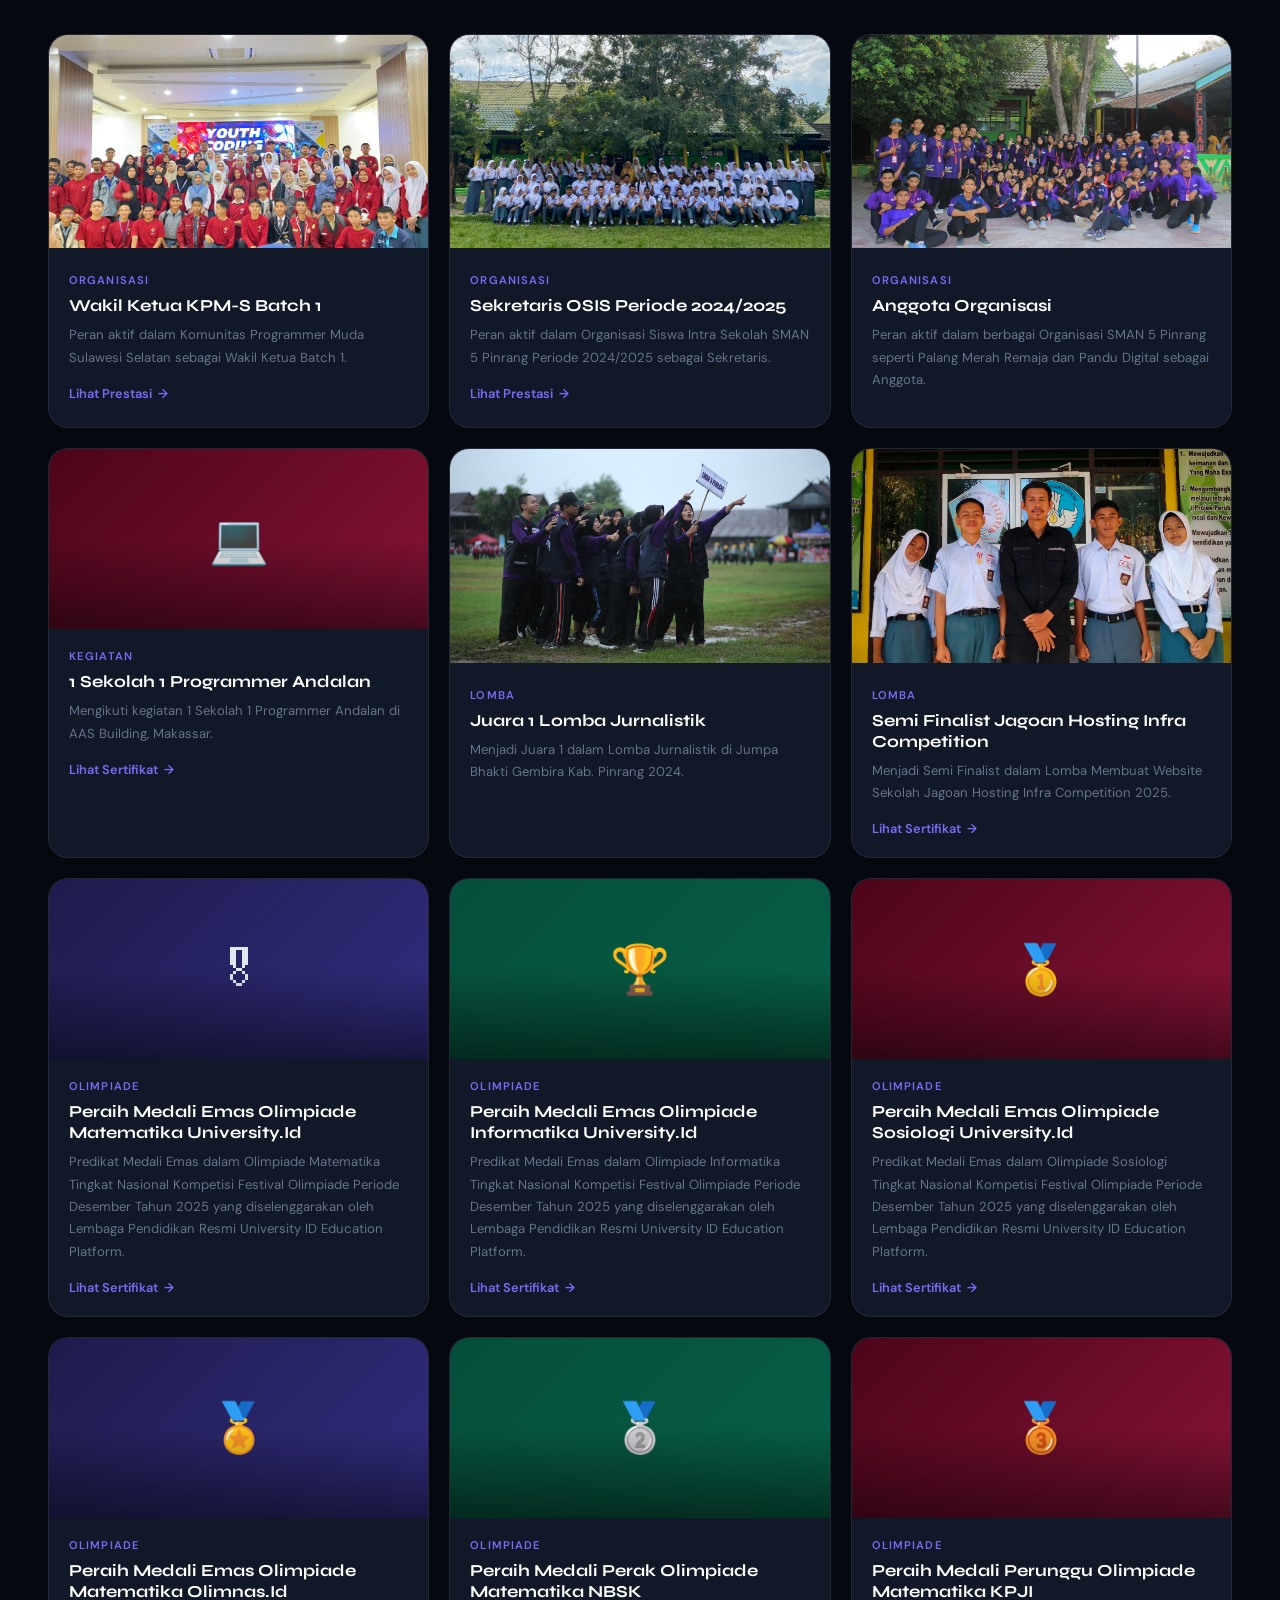
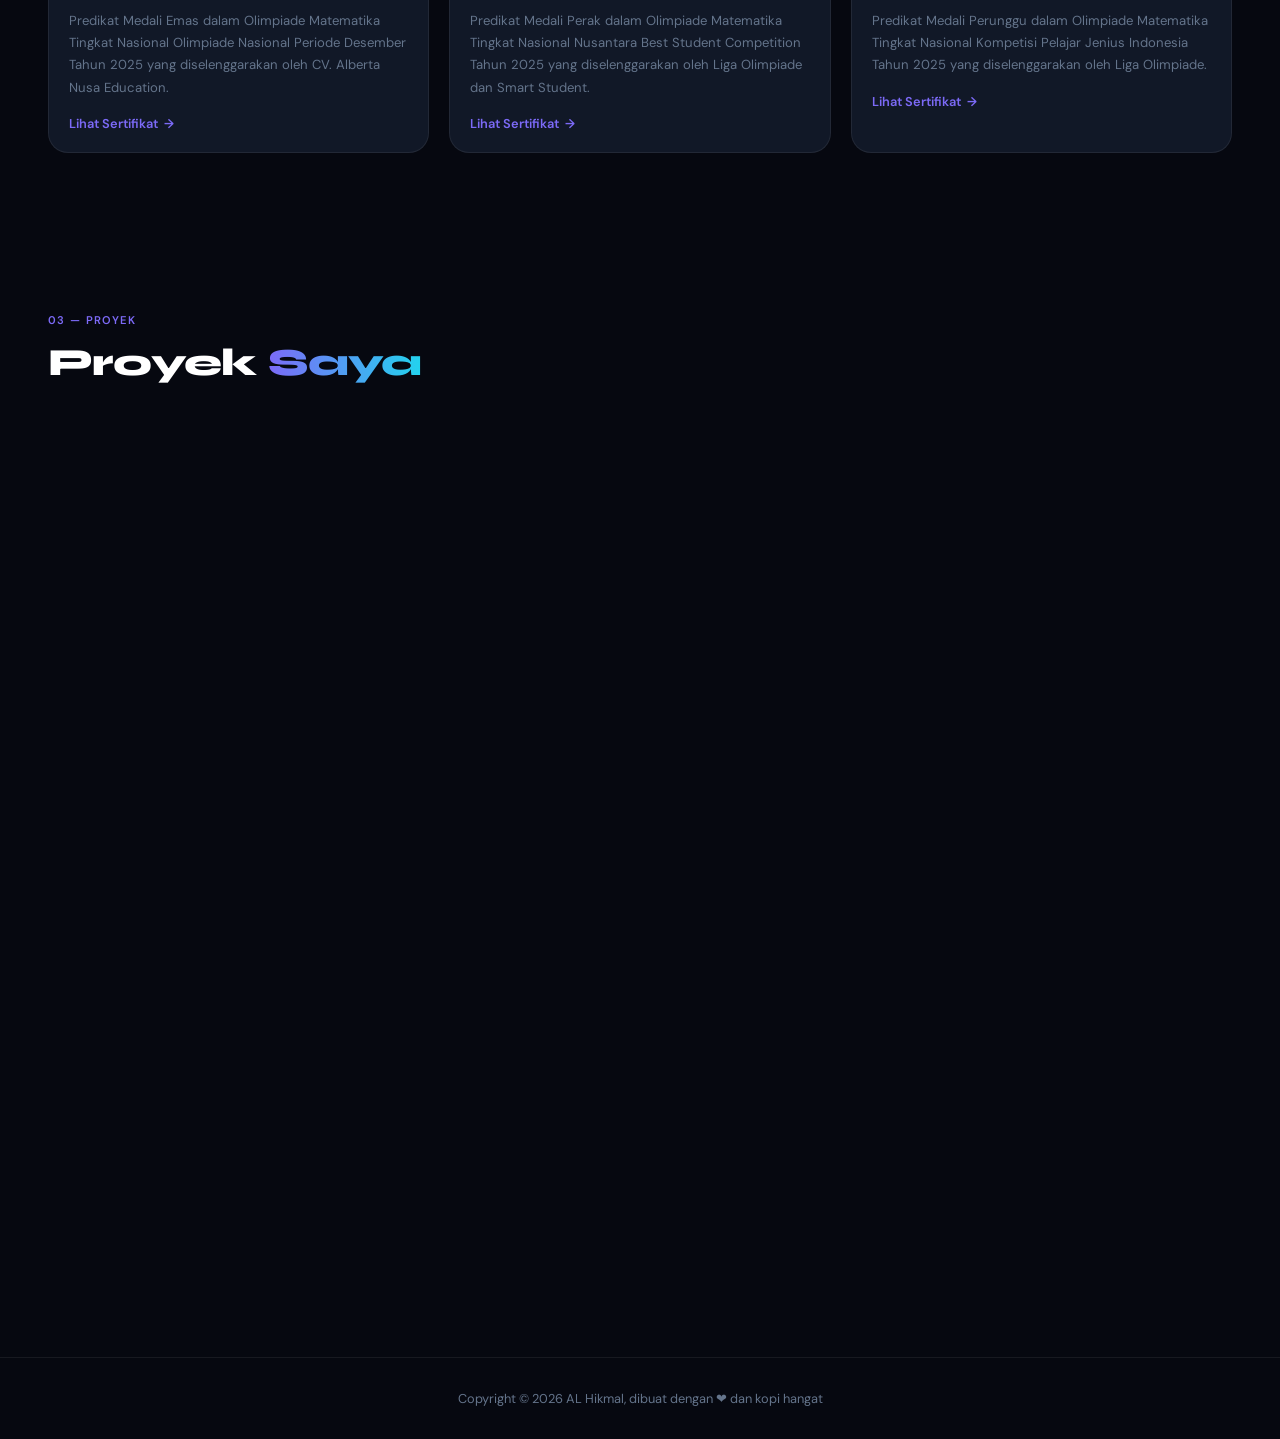
==== commit b3af7327: "update 2.0" ====
--- a/index.html
+++ b/index.html
@@ -1,219 +1,327 @@
 <!DOCTYPE html>
-<html lang="en">
-    <head>
-        <meta charset="utf-8" />
-        <meta name="viewport" content="width=device-width, initial-scale=1, shrink-to-fit=no" />
-        <meta name="description" content="" />
-        <meta name="author" content="" />
-        <title>AboutHikmal - About Me</title>
-        <!-- Favicon-->
-        <link rel="icon" type="image/x-icon" href="assets/favicon.ico" />
-        <!-- Custom Google font-->
-        <link rel="preconnect" href="https://fonts.googleapis.com" />
-        <link rel="preconnect" href="https://fonts.gstatic.com" crossorigin />
-        <link href="https://fonts.googleapis.com/css2?family=Plus+Jakarta+Sans:wght@100;200;300;400;500;600;700;800;900&amp;display=swap" rel="stylesheet" />
-        <!-- Bootstrap icons-->
-        <link href="https://cdn.jsdelivr.net/npm/bootstrap-icons@1.8.1/font/bootstrap-icons.css" rel="stylesheet" />
-        <!-- Core theme CSS (includes Bootstrap)-->
-        <link href="css/styles.css" rel="stylesheet" />
-    </head>
-    <body class="d-flex flex-column h-100">
-        <main class="flex-shrink-0">
-            <!-- Navigation-->
-            <nav class="navbar navbar-expand-lg navbar-light bg-white py-3">
-                <div class="container px-5">
-                    <a class="navbar-brand" href="index.html"><span class="fw-bolder text-primary">AboutHikmal</span></a>
-                    <button class="navbar-toggler" type="button" data-bs-toggle="collapse" data-bs-target="#navbarSupportedContent" aria-controls="navbarSupportedContent" aria-expanded="false" aria-label="Toggle navigation"><span class="navbar-toggler-icon"></span></button>
-                    <div class="collapse navbar-collapse" id="navbarSupportedContent">
-                        <ul class="navbar-nav ms-auto mb-2 mb-lg-0 small fw-bolder">
-                            <li class="nav-item"><a class="nav-link" href="index.html">Home</a></li>
-                            <li class="nav-item"><a class="nav-link" href="resume.html">Prestasi</a></li>
-                            <li class="nav-item"><a class="nav-link" href="projects.html">Project</a></li>
-                            <li class="nav-item"><a class="nav-link" href="article.html">Artikel</a></li>
-                            <li class="nav-item"><a class="nav-link" href="https://linktr.ee/al_hikmal">Contact</a></li>
-                        </ul>
-                    </div>
-                </div>
-            </nav>
-            <!-- Header-->
-            <header class="py-5">
-                <div class="container px-5 pb-5">
-                    <div class="row gx-5 align-items-center">
-                        <div class="col-xxl-5">
-                            <!-- Header text content-->
-                            <div class="text-center text-xxl-start">
-                                <div class="badge bg-gradient-primary-to-secondary text-white mb-4"><div class="text-uppercase">Wakil Ketua KPM-S &middot; Sekretaris Osis SMAN 5 Pinrang</div></div>
-                                <div class="fs-3 fw-light text-muted">Hello, World</div>
-                                <h1 class="display-3 fw-bolder mb-5"><span class="text-gradient d-inline">My Name Is<br>AL Hikmal</span></h1>
-                                <div class="d-grid gap-3 d-sm-flex justify-content-sm-center justify-content-xxl-start mb-3">
-                                    <a class="btn btn-primary btn-lg px-5 py-3 me-sm-3 fs-6 fw-bolder" href="resume.html">Prestasi</a>
-                                    <a class="btn btn-outline-dark btn-lg px-5 py-3 fs-6 fw-bolder" href="https://linktr.ee/al_hikmal">Contact</a>
-                                </div>
-                            </div>
-                        </div>
-                        <div class="col-xxl-7">
-                            <!-- Header profile picture-->
-                            <div class="d-flex justify-content-center mt-5 mt-xxl-0">
-                                <div class="profile bg-gradient-primary-to-secondary">
-                                    <!-- TIP: For best results, use a photo with a transparent background like the demo example below-->
-                                    <!-- Watch a tutorial on how to do this on YouTube (link)-->
-                                    <img class="profile-img" src="assets/profile2.png" alt="..." />
-                                    <div class="dots-1">
-                                        <!-- SVG Dots-->
-                                        <svg version="1.1" xmlns="http://www.w3.org/2000/svg" xmlns:xlink="http://www.w3.org/1999/xlink" x="0px" y="0px" viewBox="0 0 191.6 1215.4" style="enable-background: new 0 0 191.6 1215.4" xml:space="preserve">
-                                            <g transform="translate(0.000000,1280.000000) scale(0.100000,-0.100000)">
-                                                <path d="M227.7,12788.6c-105-35-200-141-222-248c-43-206,163-412,369-369c155,32,275,190,260,339c-11,105-90,213-190,262        C383.7,12801.6,289.7,12808.6,227.7,12788.6z"></path>
-                                                <path d="M1507.7,12788.6c-151-50-253-216-222-362c25-119,136-230,254-255c194-41,395,142,375,339c-11,105-90,213-190,262        C1663.7,12801.6,1569.7,12808.6,1507.7,12788.6z"></path>
-                                                <path d="M227.7,11508.6c-105-35-200-141-222-248c-43-206,163-412,369-369c155,32,275,190,260,339c-11,105-90,213-190,262        C383.7,11521.6,289.7,11528.6,227.7,11508.6z"></path>
-                                                <path d="M1507.7,11508.6c-151-50-253-216-222-362c25-119,136-230,254-255c194-41,395,142,375,339c-11,105-90,213-190,262        C1663.7,11521.6,1569.7,11528.6,1507.7,11508.6z"></path>
-                                                <path d="M227.7,10228.6c-105-35-200-141-222-248c-43-206,163-412,369-369c155,32,275,190,260,339c-11,105-90,213-190,262        C383.7,10241.6,289.7,10248.6,227.7,10228.6z"></path>
-                                                <path d="M1507.7,10228.6c-105-35-200-141-222-248c-43-206,163-412,369-369c155,32,275,190,260,339c-11,105-90,213-190,262        C1663.7,10241.6,1569.7,10248.6,1507.7,10228.6z"></path>
-                                                <path d="M227.7,8948.6c-105-35-200-141-222-248c-43-206,163-412,369-369c155,32,275,190,260,339c-11,105-90,213-190,262        C383.7,8961.6,289.7,8968.6,227.7,8948.6z"></path>
-                                                <path d="M1507.7,8948.6c-105-35-200-141-222-248c-43-206,163-412,369-369c155,32,275,190,260,339c-11,105-90,213-190,262        C1663.7,8961.6,1569.7,8968.6,1507.7,8948.6z"></path>
-                                                <path d="M227.7,7668.6c-105-35-200-141-222-248c-43-206,163-412,369-369c155,32,275,190,260,339c-11,105-90,213-190,262        C383.7,7681.6,289.7,7688.6,227.7,7668.6z"></path>
-                                                <path d="M1507.7,7668.6c-105-35-200-141-222-248c-43-206,163-412,369-369c155,32,275,190,260,339c-11,105-90,213-190,262        C1663.7,7681.6,1569.7,7688.6,1507.7,7668.6z"></path>
-                                                <path d="M227.7,6388.6c-105-35-200-141-222-248c-43-206,163-412,369-369c155,32,275,190,260,339c-11,105-90,213-190,262        C383.7,6401.6,289.7,6408.6,227.7,6388.6z"></path>
-                                                <path d="M1507.7,6388.6c-105-35-200-141-222-248c-43-206,163-412,369-369c155,32,275,190,260,339c-11,105-90,213-190,262        C1663.7,6401.6,1569.7,6408.6,1507.7,6388.6z"></path>
-                                                <path d="M227.7,5108.6c-105-35-200-141-222-248c-43-206,163-412,369-369c155,32,275,190,260,339c-11,105-90,213-190,262        C383.7,5121.6,289.7,5128.6,227.7,5108.6z"></path>
-                                                <path d="M1507.7,5108.6c-105-35-200-141-222-248c-43-206,163-412,369-369c155,32,275,190,260,339c-11,105-90,213-190,262        C1663.7,5121.6,1569.7,5128.6,1507.7,5108.6z"></path>
-                                                <path d="M227.7,3828.6c-105-35-200-141-222-248c-43-206,163-412,369-369c155,32,275,190,260,339c-11,105-90,213-190,262        C383.7,3841.6,289.7,3848.6,227.7,3828.6z"></path>
-                                                <path d="M1507.7,3828.6c-105-35-200-141-222-248c-43-206,163-412,369-369c155,32,275,190,260,339c-11,105-90,213-190,262        C1663.7,3841.6,1569.7,3848.6,1507.7,3828.6z"></path>
-                                                <path d="M227.7,2548.6c-105-35-200-141-222-248c-43-206,163-412,369-369c155,32,275,190,260,339c-11,105-90,213-190,262        C383.7,2561.6,289.7,2568.6,227.7,2548.6z"></path>
-                                                <path d="M1507.7,2548.6c-105-35-200-141-222-248c-43-206,163-412,369-369c155,32,275,190,260,339c-11,105-90,213-190,262        C1663.7,2561.6,1569.7,2568.6,1507.7,2548.6z"></path>
-                                                <path d="M227.7,1268.6c-105-35-200-141-222-248c-43-206,163-412,369-369c155,32,275,190,260,339c-11,105-90,213-190,262        C383.7,1281.6,289.7,1288.6,227.7,1268.6z"></path>
-                                                <path d="M1507.7,1268.6c-105-35-200-141-222-248c-43-206,163-412,369-369c155,32,275,190,260,339c-11,105-90,213-190,262        C1663.7,1281.6,1569.7,1288.6,1507.7,1268.6z"></path>
-                                            </g>
-                                        </svg>
-                                        <!-- END of SVG dots-->
-                                    </div>
-                                    <div class="dots-2">
-                                        <!-- SVG Dots-->
-                                        <svg version="1.1" xmlns="http://www.w3.org/2000/svg" xmlns:xlink="http://www.w3.org/1999/xlink" x="0px" y="0px" viewBox="0 0 191.6 1215.4" style="enable-background: new 0 0 191.6 1215.4" xml:space="preserve">
-                                            <g transform="translate(0.000000,1280.000000) scale(0.100000,-0.100000)">
-                                                <path d="M227.7,12788.6c-105-35-200-141-222-248c-43-206,163-412,369-369c155,32,275,190,260,339c-11,105-90,213-190,262        C383.7,12801.6,289.7,12808.6,227.7,12788.6z"></path>
-                                                <path d="M1507.7,12788.6c-151-50-253-216-222-362c25-119,136-230,254-255c194-41,395,142,375,339c-11,105-90,213-190,262        C1663.7,12801.6,1569.7,12808.6,1507.7,12788.6z"></path>
-                                                <path d="M227.7,11508.6c-105-35-200-141-222-248c-43-206,163-412,369-369c155,32,275,190,260,339c-11,105-90,213-190,262        C383.7,11521.6,289.7,11528.6,227.7,11508.6z"></path>
-                                                <path d="M1507.7,11508.6c-151-50-253-216-222-362c25-119,136-230,254-255c194-41,395,142,375,339c-11,105-90,213-190,262        C1663.7,11521.6,1569.7,11528.6,1507.7,11508.6z"></path>
-                                                <path d="M227.7,10228.6c-105-35-200-141-222-248c-43-206,163-412,369-369c155,32,275,190,260,339c-11,105-90,213-190,262        C383.7,10241.6,289.7,10248.6,227.7,10228.6z"></path>
-                                                <path d="M1507.7,10228.6c-105-35-200-141-222-248c-43-206,163-412,369-369c155,32,275,190,260,339c-11,105-90,213-190,262        C1663.7,10241.6,1569.7,10248.6,1507.7,10228.6z"></path>
-                                                <path d="M227.7,8948.6c-105-35-200-141-222-248c-43-206,163-412,369-369c155,32,275,190,260,339c-11,105-90,213-190,262        C383.7,8961.6,289.7,8968.6,227.7,8948.6z"></path>
-                                                <path d="M1507.7,8948.6c-105-35-200-141-222-248c-43-206,163-412,369-369c155,32,275,190,260,339c-11,105-90,213-190,262        C1663.7,8961.6,1569.7,8968.6,1507.7,8948.6z"></path>
-                                                <path d="M227.7,7668.6c-105-35-200-141-222-248c-43-206,163-412,369-369c155,32,275,190,260,339c-11,105-90,213-190,262        C383.7,7681.6,289.7,7688.6,227.7,7668.6z"></path>
-                                                <path d="M1507.7,7668.6c-105-35-200-141-222-248c-43-206,163-412,369-369c155,32,275,190,260,339c-11,105-90,213-190,262        C1663.7,7681.6,1569.7,7688.6,1507.7,7668.6z"></path>
-                                                <path d="M227.7,6388.6c-105-35-200-141-222-248c-43-206,163-412,369-369c155,32,275,190,260,339c-11,105-90,213-190,262        C383.7,6401.6,289.7,6408.6,227.7,6388.6z"></path>
-                                                <path d="M1507.7,6388.6c-105-35-200-141-222-248c-43-206,163-412,369-369c155,32,275,190,260,339c-11,105-90,213-190,262        C1663.7,6401.6,1569.7,6408.6,1507.7,6388.6z"></path>
-                                                <path d="M227.7,5108.6c-105-35-200-141-222-248c-43-206,163-412,369-369c155,32,275,190,260,339c-11,105-90,213-190,262        C383.7,5121.6,289.7,5128.6,227.7,5108.6z"></path>
-                                                <path d="M1507.7,5108.6c-105-35-200-141-222-248c-43-206,163-412,369-369c155,32,275,190,260,339c-11,105-90,213-190,262        C1663.7,5121.6,1569.7,5128.6,1507.7,5108.6z"></path>
-                                                <path d="M227.7,3828.6c-105-35-200-141-222-248c-43-206,163-412,369-369c155,32,275,190,260,339c-11,105-90,213-190,262        C383.7,3841.6,289.7,3848.6,227.7,3828.6z"></path>
-                                                <path d="M1507.7,3828.6c-105-35-200-141-222-248c-43-206,163-412,369-369c155,32,275,190,260,339c-11,105-90,213-190,262        C1663.7,3841.6,1569.7,3848.6,1507.7,3828.6z"></path>
-                                                <path d="M227.7,2548.6c-105-35-200-141-222-248c-43-206,163-412,369-369c155,32,275,190,260,339c-11,105-90,213-190,262        C383.7,2561.6,289.7,2568.6,227.7,2548.6z"></path>
-                                                <path d="M1507.7,2548.6c-105-35-200-141-222-248c-43-206,163-412,369-369c155,32,275,190,260,339c-11,105-90,213-190,262        C1663.7,2561.6,1569.7,2568.6,1507.7,2548.6z"></path>
-                                                <path d="M227.7,1268.6c-105-35-200-141-222-248c-43-206,163-412,369-369c155,32,275,190,260,339c-11,105-90,213-190,262        C383.7,1281.6,289.7,1288.6,227.7,1268.6z"></path>
-                                                <path d="M1507.7,1268.6c-105-35-200-141-222-248c-43-206,163-412,369-369c155,32,275,190,260,339c-11,105-90,213-190,262        C1663.7,1281.6,1569.7,1288.6,1507.7,1268.6z"></path>
-                                            </g>
-                                        </svg>
-                                        <!-- END of SVG dots-->
-                                    </div>
-                                    <div class="dots-3">
-                                        <!-- SVG Dots-->
-                                        <svg version="1.1" xmlns="http://www.w3.org/2000/svg" xmlns:xlink="http://www.w3.org/1999/xlink" x="0px" y="0px" viewBox="0 0 191.6 1215.4" style="enable-background: new 0 0 191.6 1215.4" xml:space="preserve">
-                                            <g transform="translate(0.000000,1280.000000) scale(0.100000,-0.100000)">
-                                                <path d="M227.7,12788.6c-105-35-200-141-222-248c-43-206,163-412,369-369c155,32,275,190,260,339c-11,105-90,213-190,262        C383.7,12801.6,289.7,12808.6,227.7,12788.6z"></path>
-                                                <path d="M1507.7,12788.6c-151-50-253-216-222-362c25-119,136-230,254-255c194-41,395,142,375,339c-11,105-90,213-190,262        C1663.7,12801.6,1569.7,12808.6,1507.7,12788.6z"></path>
-                                                <path d="M227.7,11508.6c-105-35-200-141-222-248c-43-206,163-412,369-369c155,32,275,190,260,339c-11,105-90,213-190,262        C383.7,11521.6,289.7,11528.6,227.7,11508.6z"></path>
-                                                <path d="M1507.7,11508.6c-151-50-253-216-222-362c25-119,136-230,254-255c194-41,395,142,375,339c-11,105-90,213-190,262        C1663.7,11521.6,1569.7,11528.6,1507.7,11508.6z"></path>
-                                                <path d="M227.7,10228.6c-105-35-200-141-222-248c-43-206,163-412,369-369c155,32,275,190,260,339c-11,105-90,213-190,262        C383.7,10241.6,289.7,10248.6,227.7,10228.6z"></path>
-                                                <path d="M1507.7,10228.6c-105-35-200-141-222-248c-43-206,163-412,369-369c155,32,275,190,260,339c-11,105-90,213-190,262        C1663.7,10241.6,1569.7,10248.6,1507.7,10228.6z"></path>
-                                                <path d="M227.7,8948.6c-105-35-200-141-222-248c-43-206,163-412,369-369c155,32,275,190,260,339c-11,105-90,213-190,262        C383.7,8961.6,289.7,8968.6,227.7,8948.6z"></path>
-                                                <path d="M1507.7,8948.6c-105-35-200-141-222-248c-43-206,163-412,369-369c155,32,275,190,260,339c-11,105-90,213-190,262        C1663.7,8961.6,1569.7,8968.6,1507.7,8948.6z"></path>
-                                                <path d="M227.7,7668.6c-105-35-200-141-222-248c-43-206,163-412,369-369c155,32,275,190,260,339c-11,105-90,213-190,262        C383.7,7681.6,289.7,7688.6,227.7,7668.6z"></path>
-                                                <path d="M1507.7,7668.6c-105-35-200-141-222-248c-43-206,163-412,369-369c155,32,275,190,260,339c-11,105-90,213-190,262        C1663.7,7681.6,1569.7,7688.6,1507.7,7668.6z"></path>
-                                                <path d="M227.7,6388.6c-105-35-200-141-222-248c-43-206,163-412,369-369c155,32,275,190,260,339c-11,105-90,213-190,262        C383.7,6401.6,289.7,6408.6,227.7,6388.6z"></path>
-                                                <path d="M1507.7,6388.6c-105-35-200-141-222-248c-43-206,163-412,369-369c155,32,275,190,260,339c-11,105-90,213-190,262        C1663.7,6401.6,1569.7,6408.6,1507.7,6388.6z"></path>
-                                                <path d="M227.7,5108.6c-105-35-200-141-222-248c-43-206,163-412,369-369c155,32,275,190,260,339c-11,105-90,213-190,262        C383.7,5121.6,289.7,5128.6,227.7,5108.6z"></path>
-                                                <path d="M1507.7,5108.6c-105-35-200-141-222-248c-43-206,163-412,369-369c155,32,275,190,260,339c-11,105-90,213-190,262        C1663.7,5121.6,1569.7,5128.6,1507.7,5108.6z"></path>
-                                                <path d="M227.7,3828.6c-105-35-200-141-222-248c-43-206,163-412,369-369c155,32,275,190,260,339c-11,105-90,213-190,262        C383.7,3841.6,289.7,3848.6,227.7,3828.6z"></path>
-                                                <path d="M1507.7,3828.6c-105-35-200-141-222-248c-43-206,163-412,369-369c155,32,275,190,260,339c-11,105-90,213-190,262        C1663.7,3841.6,1569.7,3848.6,1507.7,3828.6z"></path>
-                                                <path d="M227.7,2548.6c-105-35-200-141-222-248c-43-206,163-412,369-369c155,32,275,190,260,339c-11,105-90,213-190,262        C383.7,2561.6,289.7,2568.6,227.7,2548.6z"></path>
-                                                <path d="M1507.7,2548.6c-105-35-200-141-222-248c-43-206,163-412,369-369c155,32,275,190,260,339c-11,105-90,213-190,262        C1663.7,2561.6,1569.7,2568.6,1507.7,2548.6z"></path>
-                                                <path d="M227.7,1268.6c-105-35-200-141-222-248c-43-206,163-412,369-369c155,32,275,190,260,339c-11,105-90,213-190,262        C383.7,1281.6,289.7,1288.6,227.7,1268.6z"></path>
-                                                <path d="M1507.7,1268.6c-105-35-200-141-222-248c-43-206,163-412,369-369c155,32,275,190,260,339c-11,105-90,213-190,262        C1663.7,1281.6,1569.7,1288.6,1507.7,1268.6z"></path>
-                                            </g>
-                                        </svg>
-                                        <!-- END of SVG dots-->
-                                    </div>
-                                    <div class="dots-4">
-                                        <!-- SVG Dots-->
-                                        <svg version="1.1" xmlns="http://www.w3.org/2000/svg" xmlns:xlink="http://www.w3.org/1999/xlink" x="0px" y="0px" viewBox="0 0 191.6 1215.4" style="enable-background: new 0 0 191.6 1215.4" xml:space="preserve">
-                                            <g transform="translate(0.000000,1280.000000) scale(0.100000,-0.100000)">
-                                                <path d="M227.7,12788.6c-105-35-200-141-222-248c-43-206,163-412,369-369c155,32,275,190,260,339c-11,105-90,213-190,262        C383.7,12801.6,289.7,12808.6,227.7,12788.6z"></path>
-                                                <path d="M1507.7,12788.6c-151-50-253-216-222-362c25-119,136-230,254-255c194-41,395,142,375,339c-11,105-90,213-190,262        C1663.7,12801.6,1569.7,12808.6,1507.7,12788.6z"></path>
-                                                <path d="M227.7,11508.6c-105-35-200-141-222-248c-43-206,163-412,369-369c155,32,275,190,260,339c-11,105-90,213-190,262        C383.7,11521.6,289.7,11528.6,227.7,11508.6z"></path>
-                                                <path d="M1507.7,11508.6c-151-50-253-216-222-362c25-119,136-230,254-255c194-41,395,142,375,339c-11,105-90,213-190,262        C1663.7,11521.6,1569.7,11528.6,1507.7,11508.6z"></path>
-                                                <path d="M227.7,10228.6c-105-35-200-141-222-248c-43-206,163-412,369-369c155,32,275,190,260,339c-11,105-90,213-190,262        C383.7,10241.6,289.7,10248.6,227.7,10228.6z"></path>
-                                                <path d="M1507.7,10228.6c-105-35-200-141-222-248c-43-206,163-412,369-369c155,32,275,190,260,339c-11,105-90,213-190,262        C1663.7,10241.6,1569.7,10248.6,1507.7,10228.6z"></path>
-                                                <path d="M227.7,8948.6c-105-35-200-141-222-248c-43-206,163-412,369-369c155,32,275,190,260,339c-11,105-90,213-190,262        C383.7,8961.6,289.7,8968.6,227.7,8948.6z"></path>
-                                                <path d="M1507.7,8948.6c-105-35-200-141-222-248c-43-206,163-412,369-369c155,32,275,190,260,339c-11,105-90,213-190,262        C1663.7,8961.6,1569.7,8968.6,1507.7,8948.6z"></path>
-                                                <path d="M227.7,7668.6c-105-35-200-141-222-248c-43-206,163-412,369-369c155,32,275,190,260,339c-11,105-90,213-190,262        C383.7,7681.6,289.7,7688.6,227.7,7668.6z"></path>
-                                                <path d="M1507.7,7668.6c-105-35-200-141-222-248c-43-206,163-412,369-369c155,32,275,190,260,339c-11,105-90,213-190,262        C1663.7,7681.6,1569.7,7688.6,1507.7,7668.6z"></path>
-                                                <path d="M227.7,6388.6c-105-35-200-141-222-248c-43-206,163-412,369-369c155,32,275,190,260,339c-11,105-90,213-190,262        C383.7,6401.6,289.7,6408.6,227.7,6388.6z"></path>
-                                                <path d="M1507.7,6388.6c-105-35-200-141-222-248c-43-206,163-412,369-369c155,32,275,190,260,339c-11,105-90,213-190,262        C1663.7,6401.6,1569.7,6408.6,1507.7,6388.6z"></path>
-                                                <path d="M227.7,5108.6c-105-35-200-141-222-248c-43-206,163-412,369-369c155,32,275,190,260,339c-11,105-90,213-190,262        C383.7,5121.6,289.7,5128.6,227.7,5108.6z"></path>
-                                                <path d="M1507.7,5108.6c-105-35-200-141-222-248c-43-206,163-412,369-369c155,32,275,190,260,339c-11,105-90,213-190,262        C1663.7,5121.6,1569.7,5128.6,1507.7,5108.6z"></path>
-                                                <path d="M227.7,3828.6c-105-35-200-141-222-248c-43-206,163-412,369-369c155,32,275,190,260,339c-11,105-90,213-190,262        C383.7,3841.6,289.7,3848.6,227.7,3828.6z"></path>
-                                                <path d="M1507.7,3828.6c-105-35-200-141-222-248c-43-206,163-412,369-369c155,32,275,190,260,339c-11,105-90,213-190,262        C1663.7,3841.6,1569.7,3848.6,1507.7,3828.6z"></path>
-                                                <path d="M227.7,2548.6c-105-35-200-141-222-248c-43-206,163-412,369-369c155,32,275,190,260,339c-11,105-90,213-190,262        C383.7,2561.6,289.7,2568.6,227.7,2548.6z"></path>
-                                                <path d="M1507.7,2548.6c-105-35-200-141-222-248c-43-206,163-412,369-369c155,32,275,190,260,339c-11,105-90,213-190,262        C1663.7,2561.6,1569.7,2568.6,1507.7,2548.6z"></path>
-                                                <path d="M227.7,1268.6c-105-35-200-141-222-248c-43-206,163-412,369-369c155,32,275,190,260,339c-11,105-90,213-190,262        C383.7,1281.6,289.7,1288.6,227.7,1268.6z"></path>
-                                                <path d="M1507.7,1268.6c-105-35-200-141-222-248c-43-206,163-412,369-369c155,32,275,190,260,339c-11,105-90,213-190,262        C1663.7,1281.6,1569.7,1288.6,1507.7,1268.6z"></path>
-                                            </g>
-                                        </svg>
-                                        <!-- END of SVG dots-->
-                                    </div>
-                                </div>
-                            </div>
-                        </div>
-                    </div>
-                </div>
-            </header>
-            <!-- About Section-->
-            <section class="bg-light py-5">
-                <div class="container px-5">
-                    <div class="row gx-5 justify-content-center">
-                        <div class="col-xxl-8">
-                            <div class="text-center my-5">
-                                <h2 class="display-5 fw-bolder"><span class="text-gradient d-inline">About Me</span></h2>
-                                <p class="lead fw-light mb-4">My name is AL Hikmal, I'm a student at SMAN 5 Pinrang.</p>
-                                <p class="text-muted">I am the secretary of the student council at SMAN 5 Pinrang and a deputy chairman at KPM-S (Komunitas Programmer Muda Sulawesi Selatan). If you are interested in learning or improving your coding skills, please join KPM-S by <a href="http://instagram.com/kpm.sulsel_official" target="_blank">Clicking Here!</a></p>
-                                <div class="d-flex justify-content-center fs-2 gap-4">
-                                    <a class="text-gradient" href="https://instagram.com/al_hikml" target="_blank"><i class="bi bi-instagram"></i></a>
-                                    <a class="text-gradient" href="https://tiktok.com/@al_hikmal" target="_blank"><i class="bi bi-tiktok"></i></a>
-                                    <a class="text-gradient" href="https://github.com/al-hikmal" target="_blank"><i class="bi bi-github"></i></a>
-                                </div>
-                            </div>
-                        </div>
-                    </div>
-                </div>
-            </section>
-        </main>
-        <!-- Footer-->
-        <footer class="bg-white py-4 mt-auto">
-            <div class="container px-5">
-                <div class="row align-items-center justify-content-between flex-column flex-sm-row">
-                    <div class="col-auto"><div class="small m-0">Copyright &copy; About Hikmal 2025</div></div>
-                    <div class="col-auto">
-                        <a class="small" href="#!">Privacy</a>
-                        <span class="mx-1">&middot;</span>
-                        <a class="small" href="#!">Terms</a>
-                        <span class="mx-1">&middot;</span>
-                        <a class="small" href="#!">Contact</a>
-                    </div>
-                </div>
-            </div>
-        </footer>
-        <!-- Bootstrap core JS-->
-        <script src="https://cdn.jsdelivr.net/npm/bootstrap@5.2.3/dist/js/bootstrap.bundle.min.js"></script>
-        <!-- Core theme JS-->
-        <script src="js/scripts.js"></script>
-    </body>
+<html lang="id">
+<head>
+<meta charset="UTF-8">
+<meta name="viewport" content="width=device-width, initial-scale=1.0">
+<title>Hikmal | Vibe Coder</title>
+<link rel="stylesheet" href="style.css">
+<link href="https://fonts.googleapis.com/css2?family=Syne:wght@400;600;700;800&family=DM+Sans:ital,wght@0,300;0,400;0,500;1,300&display=swap" rel="stylesheet">
+<link href="https://cdn.jsdelivr.net/npm/bootstrap-icons@1.8.1/font/bootstrap-icons.css" rel="stylesheet" />
+
+</head>
+<body>
+
+<div class="cursor" id="cursor"></div>
+<div class="cursor-ring" id="cursorRing"></div>
+<div class="ambient"></div>
+
+<!-- NAV -->
+<nav>
+  <div class="logo">Hikmal.</div>
+  <ul class="nav-links">
+    <li><a href="#beranda">Beranda</a></li>
+    <li><a href="#tentang">Tentang</a></li>
+    <li><a href="#prestasi">Prestasi</a></li>
+    <li><a href="#proyek">Proyek</a></li>
+    <li><a href="#kontak">Kontak</a></li>
+  </ul>
+  <div class="nav-actions">
+    <button class="btn-outline">ID</button>
+  </div>
+</nav>
+
+<!-- HERO -->
+<section class="hero" id="beranda">
+  <div class="hero-left">
+    <div class="tag"><span class="tag-dot"></span> Tersedia untuk proyek baru</div>
+    <p class="greeting">Halo, Saya</p>
+    <h1>AL Hikmal</h1>
+    <div class="role-line">
+      <span class="role">Vibe Coder</span>
+      <span class="role-sep"></span>
+      <span class="role">Digital Creator</span>
+    </div>
+    <p class="bio">Saya seorang Vibe Coder dan Digital Creator yang aktif diberbagai platform sosial media, saya berambisi menjadi seorang Software Engineer yang bersemangat menciptakan pengalaman digital yang bermakna.</p>
+    <div class="hero-actions">
+      <a href="#proyek" class="btn-primary">Lihat Proyek →</a>
+      <a href="#kontak" class="btn-ghost">Kontak Saya</a>
+    </div>
+    <div class="socials">
+      <div class="social-icon" title="GitHub">
+        <a href="http://github.com/al-hikmal" target="_blank"><i class="bi bi-github"></i></a></div>
+      <div class="social-icon" title="LinkedIn">
+        <a href="http://linkedin.com/in/al-hikmal" target="_blank"><i class="bi bi-linkedin"></i></a>
+      </div>
+      <div class="social-icon" title="Instagram">
+        <a href="http://instagram.com/al_hikml" target="_blank"><i class="bi bi-instagram"></i></a>
+      </div>
+      <div class="social-icon" title="TikTok">
+        <a href="http://tiktok.com/@al_hikmal" target="_blank"><i class="bi bi-tiktok"></i></a>
+      </div>
+    </div>
+  </div>
+
+  <div class="hero-right">
+    <div class="profile-card">
+      <div class="card-glow"></div>
+      <div class="card-inner">
+        <div class="card-photo">
+          <img src="assets/foto-gueh.jpg" alt="Foto" style="width: 100%; height: 100; object-fit: cover;">
+        </div>
+        <div class="card-body">
+          <div class="card-name">AL Hikmal</div>
+          <div class="card-title">Vibe Coder & Digital Creator</div>
+          <div class="card-status"><span class="status-dot"></span> Online — Siap bekerja sama</div>
+          <a href="https://linktr.ee/al_hikmal" target="_blank">
+          <button class="card-btn">Hubungi Saya</button>
+          </a>
+        </div>
+      </div>
+      <div class="float-tag float-tag-1">🎨 10+ Proyek</div>
+      <div class="float-tag float-tag-2">⚡ Fast Delivery</div>
+    </div>
+  </div>
+</section>
+
+<!-- TENTANG -->
+<section id="tentang">
+  <div class="section-label">01 — Tentang</div>
+  <div class="section-title">Sedikit <span>tentang saya</span></div>
+  <div class="about-grid reveal">
+    <div class="about-text">
+      <p>Saya adalah seorang Vibe Coder dan Digital Creator yang bersemangat menciptakan pengalaman digital yang bermakna. Saya memiliki pengalaman dalam pengembangan web dan kreator digital.</p>
+      <p>Latar belakang saya mencakup pengembangan web, siswa aktif akademik dan non akademik, serta kreator digital. Saya percaya bahwa kombinasi antara desain dan teknologi dapat menciptakan pengalaman digital yang unik.</p>
+      <div class="skills-list">
+        <span class="skill-chip">HTML</span>
+        <span class="skill-chip">CSS</span>
+        <span class="skill-chip">Javascript</span>
+      </div>
+    </div>
+    <div class="stats-grid">
+      <div class="stat-card">
+        <div class="stat-num">3<span>+</span></div>
+        <div class="stat-label">Proyek Selesai</div>
+      </div>
+      <div class="stat-card">
+        <div class="stat-num">0<span>+</span></div>
+        <div class="stat-label">Klien Puas</div>
+      </div>
+      <div class="stat-card">
+        <div class="stat-num">1<span>+</span></div>
+        <div class="stat-label">Tahun Pengalaman</div>
+      </div>
+      <div class="stat-card">
+        <div class="stat-num">∞</div>
+        <div class="stat-label">Semangat Belajar</div>
+      </div>
+    </div>
+  </div>
+</section>
+
+<!-- PRESTASI -->
+<section id="prestasi">
+  <div class="section-label">02 — Prestasi</div>
+  <div class="section-title">Daftar <span>Prestasi</span></div>
+  <div class="projects-grid reveal">
+    <div class="project-card">
+      <img src="assets/foto-kpms.jpg" alt="foto-kpms" style="width: 100%;">
+      <div class="project-info">
+        <div class="project-tag">Organisasi</div>
+        <div class="project-name">Wakil Ketua KPM-S Batch 1</div>
+        <div class="project-desc">Peran aktif dalam Komunitas Programmer Muda Sulawesi Selatan sebagai Wakil Ketua Batch 1.</div>
+        <a href="https://www.instagram.com/p/DKKIlIdT4Gd/?igsh=Zmp3Z3VnZWY4N2M1" class="project-link">Lihat Prestasi <span>→</span></a>
+      </div>
+    </div>
+    <div class="project-card">
+      <img src="assets/foto-osis.jpg" alt="foto-osis" style="width: 100%;">
+      <div class="project-info">
+        <div class="project-tag">Organisasi</div>
+        <div class="project-name">Sekretaris OSIS Periode 2024/2025</div>
+        <div class="project-desc">Peran aktif dalam Organisasi Siswa Intra Sekolah SMAN 5 Pinrang Periode 2024/2025 sebagai Sekretaris.</div>
+        <a href="https://www.instagram.com/p/DKmFdUtS3lr/?igsh=MWRhd3B4YXVrYjB3NA==" class="project-link">Lihat Prestasi <span>→</span></a>
+      </div>
+    </div>
+    <div class="project-card">
+      <img src="assets/foto-pmr.jpg" alt="foto-pmr" style="width: 100%;">
+      <div class="project-info">
+        <div class="project-tag">Organisasi</div>
+        <div class="project-name">Anggota Organisasi</div>
+        <div class="project-desc">Peran aktif dalam berbagai Organisasi SMAN 5 Pinrang seperti Palang Merah Remaja dan Pandu Digital sebagai Anggota.</div>
+      </div>
+    </div>
+    <div class="project-card">
+      <div class="project-thumb p3">💻</div>
+      <div class="project-info">
+        <div class="project-tag">Kegiatan</div>
+        <div class="project-name">1 Sekolah 1 Programmer Andalan</div>
+        <div class="project-desc">Mengikuti kegiatan 1 Sekolah 1 Programmer Andalan di AAS Building, Makassar.</div>
+        <a href="https://drive.google.com/file/d/1qP9JjJjTUNBXFXMg5mICB6vMCliOFSv8/view?usp=sharing" class="project-link">Lihat Sertifikat <span>→</span></a>
+      </div>
+    </div>
+    <div class="project-card">
+      <img src="assets/foto-pmr-jurnalistik.JPG" alt="foto-pmr-jurnalistik" style="width: 100%;">
+      <div class="project-info">
+        <div class="project-tag">Lomba</div>
+        <div class="project-name">Juara 1 Lomba Jurnalistik</div>
+        <div class="project-desc">Menjadi Juara 1 dalam Lomba Jurnalistik di Jumpa Bhakti Gembira Kab. Pinrang 2024.</div>
+      </div>
+    </div>
+    <div class="project-card">
+      <img src="assets/foto-jhic.jpg" alt="foto-jhic" style="width: 100%;">
+      <div class="project-info">
+        <div class="project-tag">Lomba</div>
+        <div class="project-name">Semi Finalist Jagoan Hosting Infra Competition</div>
+        <div class="project-desc">Menjadi Semi Finalist dalam Lomba Membuat Website Sekolah Jagoan Hosting Infra Competition 2025.</div>
+        <a href="https://drive.google.com/file/d/1VeLLi95-VUJPFfsaT3T-R0A3FlIMa30P/view?usp=sharing" class="project-link">Lihat Sertifikat <span>→</span></a>
+      </div>
+    </div>
+    <div class="project-card">
+      <div class="project-thumb p1">🎖</div>
+      <div class="project-info">
+        <div class="project-tag">Olimpiade</div>
+        <div class="project-name">Peraih Medali Emas Olimpiade Matematika University.Id</div>
+        <div class="project-desc">Predikat Medali Emas dalam Olimpiade Matematika Tingkat Nasional Kompetisi Festival Olimpiade Periode Desember Tahun 2025 yang diselenggarakan oleh Lembaga Pendidikan Resmi University ID Education Platform.</div>
+        <a href="https://drive.google.com/file/d/1Uq1sIuWx6zx3nG0RT95wzyu8LOHr8_3b/view?usp=sharing" class="project-link">Lihat Sertifikat <span>→</span></a>
+      </div>
+    </div>
+    <div class="project-card">
+      <div class="project-thumb p2">🏆</div>
+      <div class="project-info">
+        <div class="project-tag">Olimpiade</div>
+        <div class="project-name">Peraih Medali Emas Olimpiade Informatika University.Id</div>
+        <div class="project-desc">Predikat Medali Emas dalam Olimpiade Informatika Tingkat Nasional Kompetisi Festival Olimpiade Periode Desember Tahun 2025 yang diselenggarakan oleh Lembaga Pendidikan Resmi University ID Education Platform.</div>
+        <a href="https://drive.google.com/file/d/1ZLe3NrpRhRzs59KJKx-qsFuG2zKBmpNj/view?usp=sharing" class="project-link">Lihat Sertifikat <span>→</span></a>
+      </div>
+    </div>
+    <div class="project-card">
+      <div class="project-thumb p3">🥇</div>
+      <div class="project-info">
+        <div class="project-tag">Olimpiade</div>
+        <div class="project-name">Peraih Medali Emas Olimpiade Sosiologi University.Id</div>
+        <div class="project-desc">Predikat Medali Emas dalam Olimpiade Sosiologi Tingkat Nasional Kompetisi Festival Olimpiade Periode Desember Tahun 2025 yang diselenggarakan oleh Lembaga Pendidikan Resmi University ID Education Platform.</div>
+        <a href="https://drive.google.com/file/d/1_KYvoMHbD_V3cXb-87qanypFxXIbGVIE/view?usp=sharing" class="project-link">Lihat Sertifikat <span>→</span></a>
+      </div>
+    </div>
+    <div class="project-card">
+      <div class="project-thumb p1">🏅</div>
+      <div class="project-info">
+        <div class="project-tag">Olimpiade</div>
+        <div class="project-name">Peraih Medali Emas Olimpiade Matematika Olimnas.Id</div>
+        <div class="project-desc">Predikat Medali Emas dalam Olimpiade Matematika Tingkat Nasional Olimpiade Nasional Periode Desember Tahun 2025 yang diselenggarakan oleh CV. Alberta Nusa Education.</div>
+        <a href="https://drive.google.com/file/d/1IU86PbDyP1raluZy7JPZ-FdsspcXyeX2/view?usp=sharing" class="project-link">Lihat Sertifikat <span>→</span></a>
+      </div>
+    </div>
+    <div class="project-card">
+      <div class="project-thumb p2">🥈</div>
+      <div class="project-info">
+        <div class="project-tag">Olimpiade</div>
+        <div class="project-name">Peraih Medali Perak Olimpiade Matematika NBSK</div>
+        <div class="project-desc">Predikat Medali Perak dalam Olimpiade Matematika Tingkat Nasional Nusantara Best Student Competition Tahun 2025 yang diselenggarakan oleh Liga Olimpiade dan Smart Student.</div>
+        <a href="https://drive.google.com/file/d/1II7OwxVs1ufe6LFbFvNc7UJaSmMx3AY1/view?usp=sharing" class="project-link">Lihat Sertifikat <span>→</span></a>
+      </div>
+    </div>
+    <div class="project-card">
+      <div class="project-thumb p3">🥉</div>
+      <div class="project-info">
+        <div class="project-tag">Olimpiade</div>
+        <div class="project-name">Peraih Medali Perunggu Olimpiade Matematika KPJI</div>
+        <div class="project-desc">Predikat Medali Perunggu dalam Olimpiade Matematika Tingkat Nasional Kompetisi Pelajar Jenius Indonesia Tahun 2025 yang diselenggarakan oleh Liga Olimpiade.</div>
+        <a href="https://drive.google.com/file/d/16T2_5x2RSc4bHeLwCURkspwh_K-dSEhy/view?usp=sharing" class="project-link">Lihat Sertifikat <span>→</span></a>
+      </div>
+    </div>
+  </div>
+</section>
+
+<!-- PROYEK -->
+<section id="proyek">
+  <div class="section-label">03 — Proyek</div>
+  <div class="section-title">Proyek <span>Saya</span></div>
+  <div class="projects-grid reveal">
+    <div class="project-card">
+      <div class="project-thumb p3">❤️</div>
+      <div class="project-info">
+        <div class="project-tag">Branding</div>
+        <div class="project-name">Hikmal Website 1.0</div>
+        <div class="project-desc">Website personal branding yang dibuat menggunakan HTML, CSS, dan Javascript untuk menampilkan informasi tentang saya.</div>
+        <a href="project/project1/index.html" class="project-link">Lihat Proyek <span>→</span></a>
+      </div>
+    </div>
+    <div class="project-card">
+      <div class="project-thumb p2">🏫</div>
+      <div class="project-info">
+        <div class="project-tag">Sekolah</div>
+        <div class="project-name">Website SMAN 5 Pinrang</div>
+        <div class="project-desc">Website sekolah SMAN 5 Pinrang yang saya buat untuk lomba Infra Competition Jagoan Hosting 2025.</div>
+        <a href="https://sman5pinrang.web.id" target="_blank" class="project-link">Lihat Proyek <span>→</span></a>
+      </div>
+    </div>
+  </div>
+</section>
+
+<!-- KONTAK -->
+<section id="kontak">
+  <div class="contact-wrap reveal">
+    <div class="section-label" style="text-align:center">04 — Kontak</div>
+    <div class="section-title">Mari <span>bekerja sama</span></div>
+    <p>Punya ide proyek yang menarik? Saya selalu terbuka untuk diskusi dan kolaborasi baru. Hubungi saya!</p>
+    <div class="contact-card">
+      <a href="https://linktr.ee/al_hikmal" target="_blank">
+      <button class="btn-send">Hubungi Saya <span>→</span></button>
+      </a>
+    </div>
+  </div>
+</section>
+
+<footer>
+  <p>Copyright &copy; 2026 AL Hikmal, dibuat dengan ❤ dan kopi hangat</p>
+</footer>
+
+<script>
+  // Custom cursor
+  const cursor = document.getElementById('cursor');
+  const ring = document.getElementById('cursorRing');
+  let mx = 0, my = 0;
+
+  document.addEventListener('mousemove', e => {
+    mx = e.clientX; my = e.clientY;
+    cursor.style.left = mx + 'px';
+    cursor.style.top = my + 'px';
+    ring.style.left = mx + 'px';
+    ring.style.top = my + 'px';
+  });
+
+  document.querySelectorAll('a, button, .social-icon, .project-card, .stat-card').forEach(el => {
+    el.addEventListener('mouseenter', () => {
+      cursor.style.width = '20px'; cursor.style.height = '20px';
+      ring.style.width = '50px'; ring.style.height = '50px';
+    });
+    el.addEventListener('mouseleave', () => {
+      cursor.style.width = '12px'; cursor.style.height = '12px';
+      ring.style.width = '36px'; ring.style.height = '36px';
+    });
+  });
+
+  // Scroll reveal
+  const reveals = document.querySelectorAll('.reveal');
+  const observer = new IntersectionObserver(entries => {
+    entries.forEach(e => {
+      if (e.isIntersecting) { e.target.classList.add('visible'); }
+    });
+  }, { threshold: 0.15 });
+  reveals.forEach(r => observer.observe(r));
+
+  // Smooth active nav
+  const sections = document.querySelectorAll('section[id]');
+  const navLinks = document.querySelectorAll('.nav-links a');
+  window.addEventListener('scroll', () => {
+    let current = '';
+    sections.forEach(s => {
+      if (window.scrollY >= s.offsetTop - 100) current = s.getAttribute('id');
+    });
+    navLinks.forEach(a => {
+      a.style.color = a.getAttribute('href') === '#' + current ? '#fff' : '';
+    });
+  });
+</script>
+</body>
 </html>
--- a/style.css
+++ b/style.css
@@ -0,0 +1,423 @@
+:root {
+    --bg: #060810;
+    --surface: #0d1117;
+    --card: #111827;
+    --accent: #7c6af7;
+    --accent2: #22d3ee;
+    --accent3: #f472b6;
+    --text: #e2e8f0;
+    --muted: #64748b;
+    --border: rgba(255,255,255,0.07);
+  }
+
+  *, *::before, *::after { box-sizing: border-box; margin: 0; padding: 0; }
+
+  html { scroll-behavior: smooth; }
+
+  body {
+    background: var(--bg);
+    color: var(--text);
+    font-family: 'DM Sans', 'Poppins', sans-serif;
+    overflow-x: hidden;
+    cursor: none;
+  }
+
+  /* Custom cursor */
+  .cursor {
+    width: 12px; height: 12px;
+    background: var(--accent);
+    border-radius: 50%;
+    position: fixed; pointer-events: none; z-index: 9999;
+    transform: translate(-50%, -50%);
+    transition: transform 0.1s, width 0.2s, height 0.2s, background 0.2s;
+    mix-blend-mode: screen;
+  }
+  .cursor-ring {
+    width: 36px; height: 36px;
+    border: 1.5px solid rgba(124,106,247,0.5);
+    border-radius: 50%;
+    position: fixed; pointer-events: none; z-index: 9998;
+    transform: translate(-50%, -50%);
+    transition: left 0.12s ease, top 0.12s ease, width 0.2s, height 0.2s;
+  }
+
+  /* Background ambient */
+  .ambient {
+    position: fixed; inset: 0; z-index: 0; pointer-events: none;
+    overflow: hidden;
+  }
+  .ambient::before {
+    content: '';
+    position: absolute;
+    top: -20%; left: -10%;
+    width: 60%; height: 60%;
+    background: radial-gradient(ellipse, rgba(124,106,247,0.12) 0%, transparent 70%);
+    animation: drift1 12s ease-in-out infinite alternate;
+  }
+  .ambient::after {
+    content: '';
+    position: absolute;
+    bottom: -10%; right: -10%;
+    width: 50%; height: 50%;
+    background: radial-gradient(ellipse, rgba(34,211,238,0.09) 0%, transparent 70%);
+    animation: drift2 15s ease-in-out infinite alternate;
+  }
+  @keyframes drift1 { from { transform: translate(0,0); } to { transform: translate(40px, 30px); } }
+  @keyframes drift2 { from { transform: translate(0,0); } to { transform: translate(-30px, -40px); } }
+
+  /* NAV */
+  nav {
+    position: fixed; top: 0; left: 0; right: 0; z-index: 100;
+    display: flex; align-items: center; justify-content: space-between;
+    padding: 22px 48px;
+    background: rgba(6,8,16,0.7);
+    backdrop-filter: blur(18px);
+    border-bottom: 1px solid var(--border);
+    animation: slideDown 0.7s ease both;
+  }
+  @keyframes slideDown { from { opacity:0; transform:translateY(-20px); } to { opacity:1; transform:none; } }
+
+  .logo {
+    font-family: 'Syne', sans-serif;
+    font-weight: 800; font-size: 1.3rem;
+    background: linear-gradient(135deg, #fff 30%, var(--accent));
+    -webkit-background-clip: text; -webkit-text-fill-color: transparent;
+    letter-spacing: -0.02em;
+  }
+
+  .nav-links {
+    display: flex; gap: 32px; list-style: none;
+  }
+  .nav-links a {
+    color: var(--muted); text-decoration: none;
+    font-size: 0.875rem; font-weight: 500; letter-spacing: 0.02em;
+    transition: color 0.2s;
+    position: relative;
+  }
+  .nav-links a::after {
+    content: ''; position: absolute; bottom: -4px; left: 0; right: 0;
+    height: 1px; background: var(--accent);
+    transform: scaleX(0); transition: transform 0.2s;
+  }
+  .nav-links a:hover { color: #fff; }
+  .nav-links a:hover::after { transform: scaleX(1); }
+
+  .nav-actions {
+    display: flex; align-items: center; gap: 16px;
+  }
+  .btn-outline {
+    padding: 8px 20px; border: 1px solid var(--border);
+    border-radius: 100px; font-size: 0.8rem; color: var(--muted);
+    background: transparent; cursor: none; transition: all 0.2s;
+    font-family: 'DM Sans', sans-serif;
+  }
+  .btn-outline:hover { border-color: var(--accent); color: #fff; background: rgba(124,106,247,0.08); }
+
+  /* HERO */
+  .hero {
+    position: relative; z-index: 1;
+    min-height: 100vh;
+    display: grid; grid-template-columns: 1fr 1fr;
+    align-items: center;
+    padding: 120px 48px 80px;
+    gap: 60px;
+  }
+
+  .hero-left { animation: fadeUp 0.9s 0.2s ease both; }
+  @keyframes fadeUp { from { opacity:0; transform:translateY(30px); } to { opacity:1; transform:none; } }
+
+  .tag {
+    display: inline-flex; align-items: center; gap: 8px;
+    padding: 6px 14px; border-radius: 100px;
+    border: 1px solid rgba(124,106,247,0.3);
+    background: rgba(124,106,247,0.08);
+    font-size: 0.75rem; color: var(--accent);
+    letter-spacing: 0.08em; text-transform: uppercase;
+    margin-bottom: 28px;
+  }
+  .tag-dot { width: 6px; height: 6px; border-radius: 50%; background: var(--accent); animation: pulse 2s infinite; }
+  @keyframes pulse { 0%,100% { opacity:1; } 50% { opacity:0.3; } }
+
+  .greeting { font-size: 0.9rem; color: var(--muted); margin-bottom: 8px; font-weight: 300; letter-spacing: 0.04em; }
+
+  h1 {
+    font-family: 'Syne', sans-serif;
+    font-size: clamp(2.4rem, 5vw, 3.8rem);
+    font-weight: 800; line-height: 1.05;
+    letter-spacing: -0.03em;
+    margin-bottom: 16px;
+    color: #fff;
+  }
+
+  .role-line {
+    display: flex; align-items: center; gap: 12px;
+    margin-bottom: 28px;
+  }
+  .role {
+    font-size: 1rem; font-weight: 500;
+    background: linear-gradient(90deg, var(--accent), var(--accent2));
+    -webkit-background-clip: text; -webkit-text-fill-color: transparent;
+  }
+  .role-sep { width: 24px; height: 1px; background: var(--muted); }
+
+  .bio {
+    font-size: 0.95rem; color: var(--muted); line-height: 1.8;
+    max-width: 420px; margin-bottom: 40px;
+    font-weight: 300;
+  }
+
+  .hero-actions { display: flex; gap: 14px; align-items: center; flex-wrap: wrap; }
+
+  .btn-primary {
+    padding: 13px 28px; border-radius: 100px;
+    background: linear-gradient(135deg, var(--accent), #9d8df5);
+    color: #fff; font-weight: 600; font-size: 0.9rem;
+    border: none; cursor: none; text-decoration: none;
+    display: inline-flex; align-items: center; gap: 8px;
+    transition: transform 0.2s, box-shadow 0.2s;
+    box-shadow: 0 0 30px rgba(124,106,247,0.3);
+    font-family: 'DM Sans', sans-serif;
+  }
+  .btn-primary:hover { transform: translateY(-2px); box-shadow: 0 8px 40px rgba(124,106,247,0.45); }
+
+  .btn-ghost {
+    padding: 13px 28px; border-radius: 100px;
+    border: 1px solid var(--border); background: transparent;
+    color: var(--text); font-weight: 500; font-size: 0.9rem;
+    cursor: none; text-decoration: none;
+    display: inline-flex; align-items: center; gap: 8px;
+    transition: all 0.2s;
+    font-family: 'DM Sans', sans-serif;
+  }
+  .btn-ghost:hover { border-color: var(--accent); color: var(--accent); background: rgba(124,106,247,0.06); }
+
+  .socials { display: flex; gap: 12px; margin-top: 36px; }
+  .social-icon {
+    width: 38px; height: 38px; border-radius: 10px;
+    border: 1px solid var(--border);
+    background: var(--card);
+    display: flex; align-items: center; justify-content: center;
+    color: var(--muted); transition: all 0.2s; cursor: none;
+    font-size: 0.85rem;
+  }
+  .social-icon:hover { border-color: var(--accent); color: var(--accent); transform: translateY(-3px); }
+
+  /* HERO RIGHT – profile card */
+  .hero-right {
+    display: flex; justify-content: center; align-items: center;
+    animation: fadeUp 0.9s 0.4s ease both;
+  }
+
+  .profile-card {
+    position: relative;
+    width: 320px;
+  }
+
+  .card-glow {
+    position: absolute; inset: -2px;
+    border-radius: 24px;
+    background: linear-gradient(135deg, var(--accent), transparent, var(--accent2));
+    opacity: 0.5;
+    z-index: 0;
+    filter: blur(1px);
+  }
+
+  .card-inner {
+    position: relative; z-index: 1;
+    background: var(--card);
+    border-radius: 22px;
+    overflow: hidden;
+    border: 1px solid var(--border);
+  }
+
+  .card-photo {
+    width: 100%; height: 300px;
+    background: linear-gradient(160deg, #1e2536, #0d1117);
+    display: flex; align-items: center; justify-content: center;
+    overflow: hidden;
+    position: relative;
+  }
+
+  /* placeholder avatar */
+  .avatar-placeholder {
+    width: 120px; height: 120px; border-radius: 50%;
+    background: linear-gradient(135deg, var(--accent), var(--accent2));
+    display: flex; align-items: center; justify-content: center;
+    font-family: 'Syne', sans-serif; font-size: 2.5rem; font-weight: 800;
+    color: #fff;
+  }
+
+  .card-body { padding: 20px; }
+
+  .card-name {
+    font-family: 'Syne', sans-serif; font-weight: 700; font-size: 1.1rem;
+    color: #fff; margin-bottom: 4px;
+  }
+  .card-title { font-size: 0.8rem; color: var(--muted); margin-bottom: 14px; }
+
+  .card-status {
+    display: flex; align-items: center; gap: 8px;
+    font-size: 0.75rem; color: #4ade80; margin-bottom: 14px;
+  }
+  .status-dot { width: 7px; height: 7px; border-radius: 50%; background: #4ade80; animation: pulse 2s infinite; }
+
+  .card-btn {
+    width: 100%; padding: 10px;
+    background: linear-gradient(135deg, var(--accent), #9d8df5);
+    border: none; border-radius: 10px;
+    color: #fff; font-weight: 600; font-size: 0.85rem;
+    cursor: none; font-family: 'DM Sans', sans-serif;
+    transition: opacity 0.2s;
+  }
+  .card-btn:hover { opacity: 0.85; }
+
+  /* floating tags */
+  .float-tag {
+    position: absolute;
+    padding: 8px 14px; border-radius: 100px;
+    background: rgba(13,17,23,0.85); border: 1px solid var(--border);
+    backdrop-filter: blur(10px);
+    font-size: 0.75rem; color: var(--text); font-weight: 500;
+    display: flex; align-items: center; gap: 6px;
+    animation: floatAnim 4s ease-in-out infinite;
+    white-space: nowrap;
+  }
+  .float-tag-1 { top: 20px; right: -40px; animation-delay: 0s; }
+  .float-tag-2 { bottom: 80px; left: -50px; animation-delay: 2s; }
+  @keyframes floatAnim { 0%,100% { transform: translateY(0); } 50% { transform: translateY(-8px); } }
+
+  /* SECTIONS */
+  section { position: relative; z-index: 1; padding: 80px 48px; }
+
+  .section-label {
+    font-size: 0.7rem; color: var(--accent); letter-spacing: 0.12em;
+    text-transform: uppercase; font-weight: 600; margin-bottom: 12px;
+  }
+  .section-title {
+    font-family: 'Syne', sans-serif; font-size: clamp(1.8rem, 3vw, 2.6rem);
+    font-weight: 800; color: #fff; letter-spacing: -0.02em; margin-bottom: 48px;
+  }
+  .section-title span { 
+    background: linear-gradient(90deg, var(--accent), var(--accent2));
+    -webkit-background-clip: text; -webkit-text-fill-color: transparent;
+  }
+
+  /* ABOUT */
+  .about-grid {
+    display: grid; grid-template-columns: 1fr 1fr; gap: 48px; align-items: center;
+  }
+  .about-text p { color: var(--muted); line-height: 1.9; font-size: 0.95rem; font-weight: 300; margin-bottom: 16px; }
+
+  .stats-grid { display: grid; grid-template-columns: 1fr 1fr; gap: 16px; margin-top: 32px; }
+  .stat-card {
+    background: var(--card); border: 1px solid var(--border);
+    border-radius: 16px; padding: 20px;
+    transition: border-color 0.2s;
+  }
+  .stat-card:hover { border-color: rgba(124,106,247,0.4); }
+  .stat-num { font-family: 'Syne', sans-serif; font-size: 2rem; font-weight: 800; color: #fff; }
+  .stat-num span { color: var(--accent); }
+  .stat-label { font-size: 0.8rem; color: var(--muted); margin-top: 4px; }
+
+  .skills-list { display: flex; flex-wrap: wrap; gap: 10px; margin-top: 24px; }
+  .skill-chip {
+    padding: 8px 16px; border-radius: 100px;
+    border: 1px solid var(--border); background: var(--card);
+    font-size: 0.8rem; color: var(--muted);
+    transition: all 0.2s;
+  }
+  .skill-chip:hover { border-color: var(--accent); color: var(--accent); }
+
+  /* PROJECTS */
+  .projects-grid { display: grid; grid-template-columns: repeat(3, 1fr); gap: 20px; }
+
+  .project-card {
+    background: var(--card); border: 1px solid var(--border);
+    border-radius: 20px; overflow: hidden;
+    transition: transform 0.3s, border-color 0.3s;
+    cursor: none;
+  }
+  .project-card:hover { transform: translateY(-6px); border-color: rgba(124,106,247,0.4); }
+
+  .project-thumb {
+    height: 180px;
+    display: flex; align-items: center; justify-content: center;
+    font-size: 3rem; position: relative; overflow: hidden;
+  }
+  .project-thumb::after {
+    content: ''; position: absolute; inset: 0;
+    background: linear-gradient(to bottom, transparent 50%, rgba(0,0,0,0.5));
+  }
+
+  .p1 { background: linear-gradient(135deg, #1e1b4b, #312e81); }
+  .p2 { background: linear-gradient(135deg, #064e3b, #065f46); }
+  .p3 { background: linear-gradient(135deg, #4c0519, #881337); }
+
+  .project-info { padding: 20px; }
+  .project-tag {
+    font-size: 0.7rem; color: var(--accent); text-transform: uppercase;
+    letter-spacing: 0.1em; font-weight: 600; margin-bottom: 8px;
+  }
+  .project-name { font-family: 'Syne', sans-serif; font-weight: 700; font-size: 1.05rem; color: #fff; margin-bottom: 8px; }
+  .project-desc { font-size: 0.82rem; color: var(--muted); line-height: 1.7; margin-bottom: 16px; }
+  .project-link {
+    font-size: 0.8rem; color: var(--accent); text-decoration: none; font-weight: 600;
+    display: flex; align-items: center; gap: 6px; transition: gap 0.2s;
+  }
+  .project-link:hover { gap: 10px; }
+
+  /* CONTACT */
+  .contact-wrap {
+    max-width: 600px; margin: 0 auto; text-align: center;
+  }
+  .contact-wrap .section-title { margin-bottom: 16px; }
+  .contact-wrap p { color: var(--muted); margin-bottom: 36px; font-size: 0.95rem; line-height: 1.8; font-weight: 300; }
+
+  .contact-card {
+    background: var(--card); border: 1px solid var(--border);
+    border-radius: 24px; padding: 40px;
+  }
+  .contact-field { margin-bottom: 16px; }
+  .contact-field input, .contact-field textarea {
+    width: 100%; padding: 14px 18px;
+    background: rgba(255,255,255,0.04);
+    border: 1px solid var(--border); border-radius: 12px;
+    color: var(--text); font-family: 'DM Sans', sans-serif; font-size: 0.9rem;
+    outline: none; transition: border-color 0.2s; resize: none;
+  }
+  .contact-field input:focus, .contact-field textarea:focus { border-color: var(--accent); }
+  .contact-field input::placeholder, .contact-field textarea::placeholder { color: var(--muted); }
+  .contact-field textarea { height: 120px; }
+  .btn-send {
+    width: 100%; padding: 14px;
+    background: linear-gradient(135deg, var(--accent), #9d8df5);
+    border: none; border-radius: 12px; color: #fff;
+    font-weight: 600; font-size: 0.95rem; cursor: none;
+    font-family: 'DM Sans', sans-serif; transition: opacity 0.2s;
+  }
+  .btn-send:hover { opacity: 0.85; }
+
+  /* FOOTER */
+  footer {
+    position: relative; z-index: 1;
+    text-align: center; padding: 32px;
+    border-top: 1px solid var(--border);
+    color: var(--muted); font-size: 0.8rem;
+  }
+
+  /* Scroll reveal */
+  .reveal { opacity: 0; transform: translateY(24px); transition: opacity 0.7s, transform 0.7s; }
+  .reveal.visible { opacity: 1; transform: none; }
+
+  @media (max-width: 768px) {
+    nav { padding: 18px 24px; }
+    .nav-links { display: none; }
+    .hero { grid-template-columns: 1fr; padding: 100px 24px 60px; text-align: center; }
+    .hero-right { display: none; }
+    .hero-actions { justify-content: center; }
+    .socials { justify-content: center; }
+    .role-line { justify-content: center; }
+    section { padding: 60px 24px; }
+    .about-grid { grid-template-columns: 1fr; }
+    .projects-grid { grid-template-columns: 1fr; }
+  }
